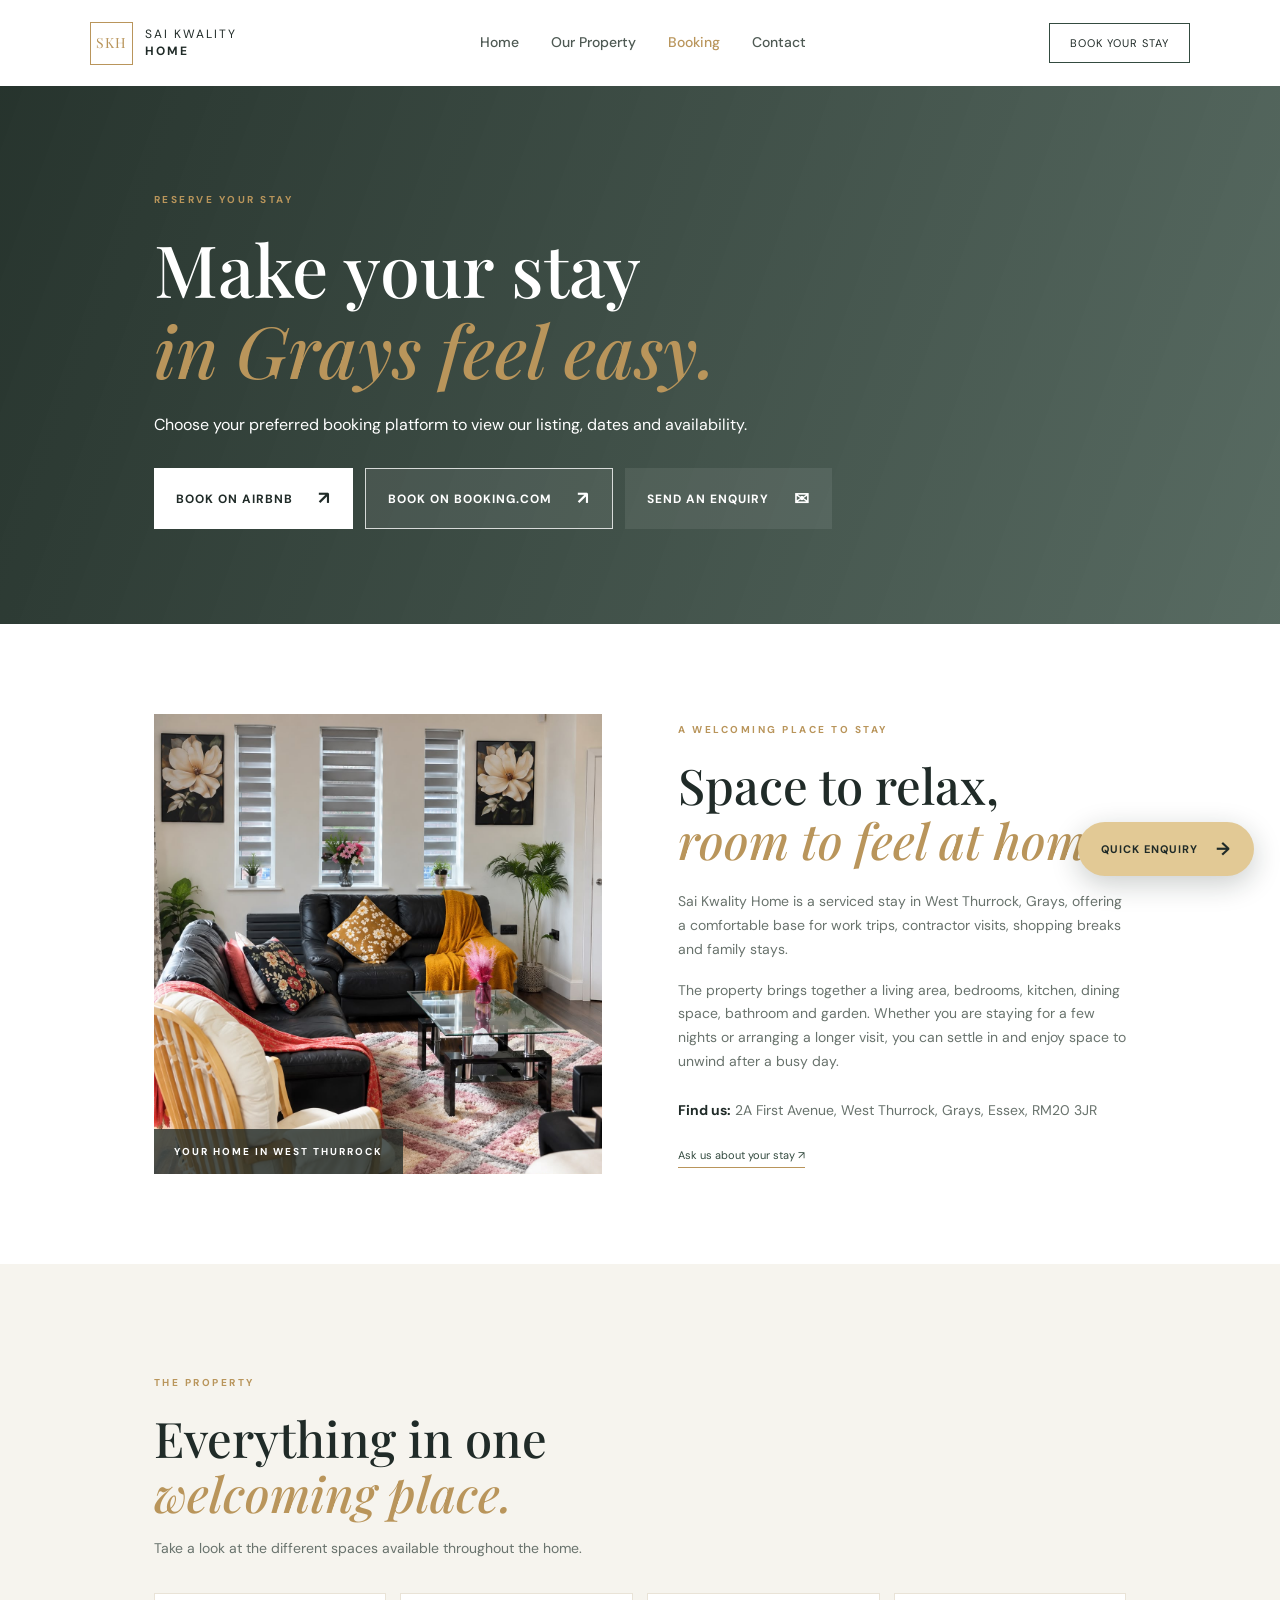
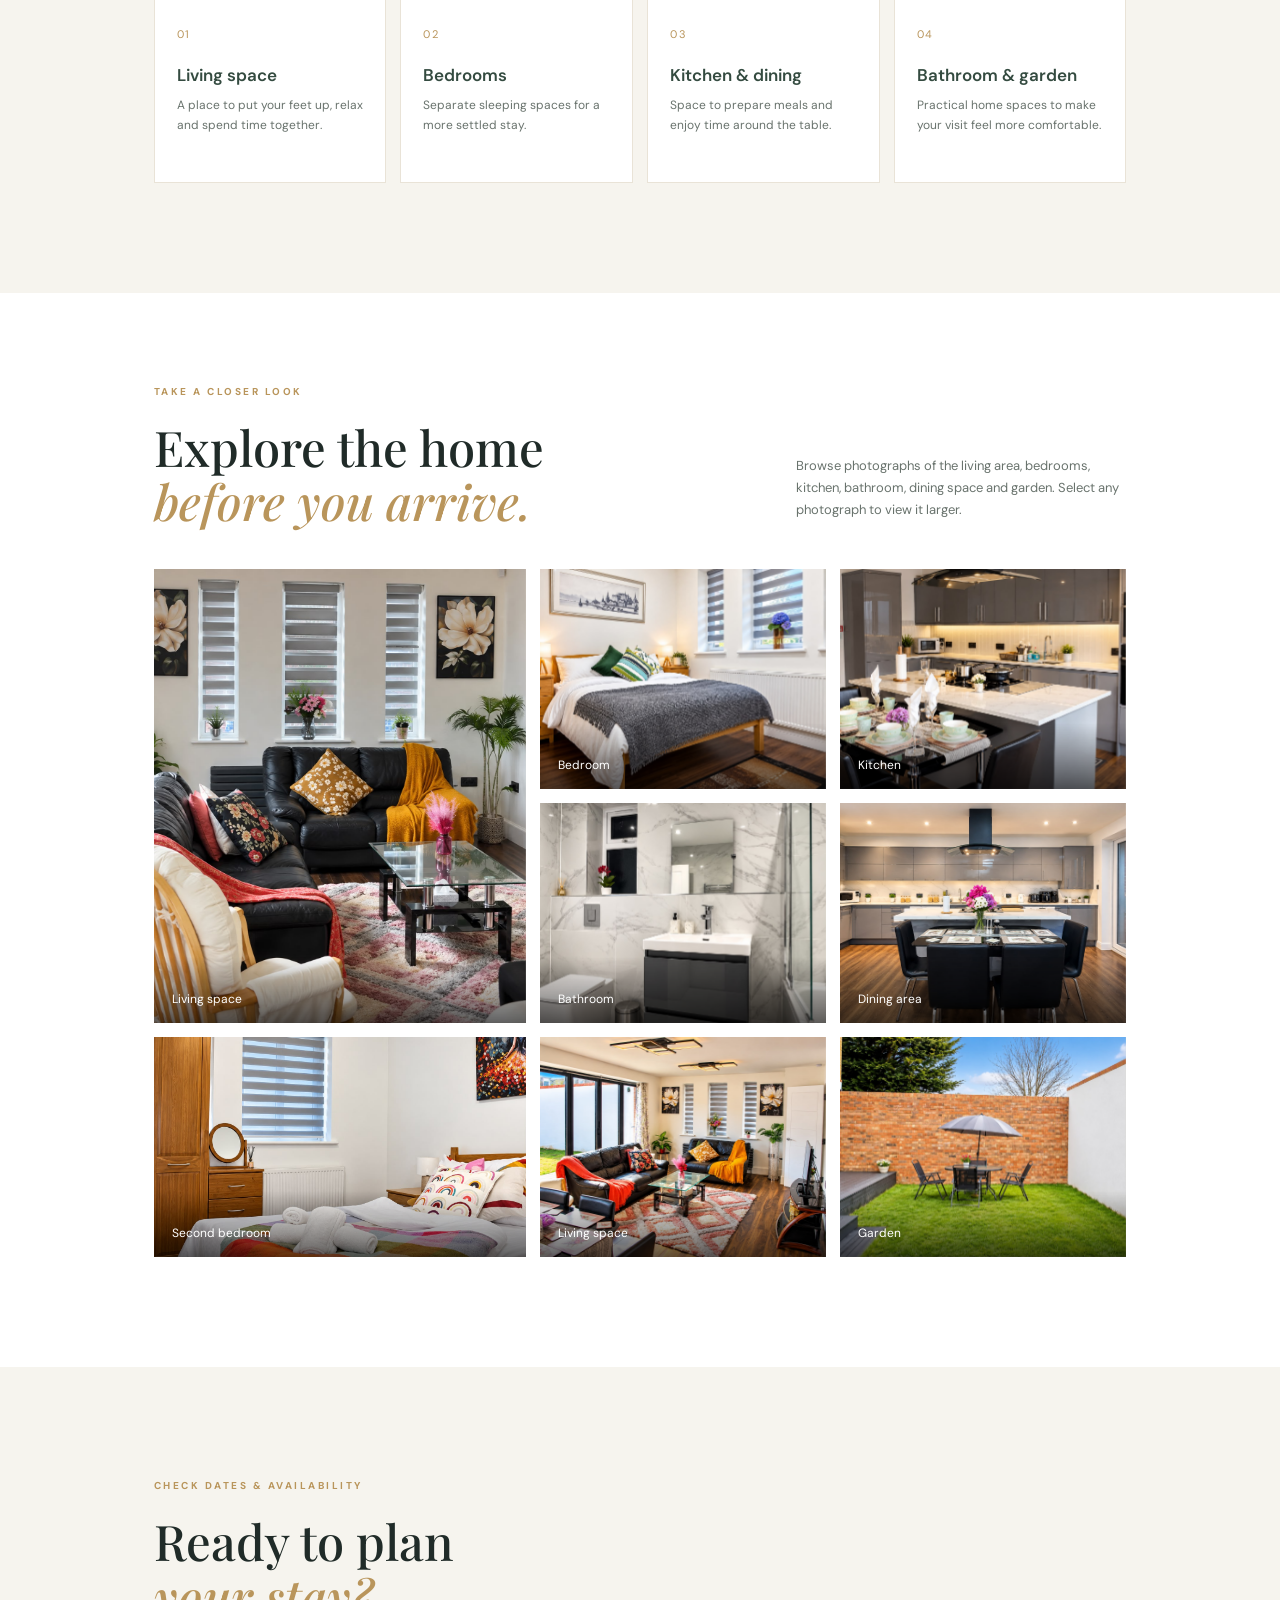
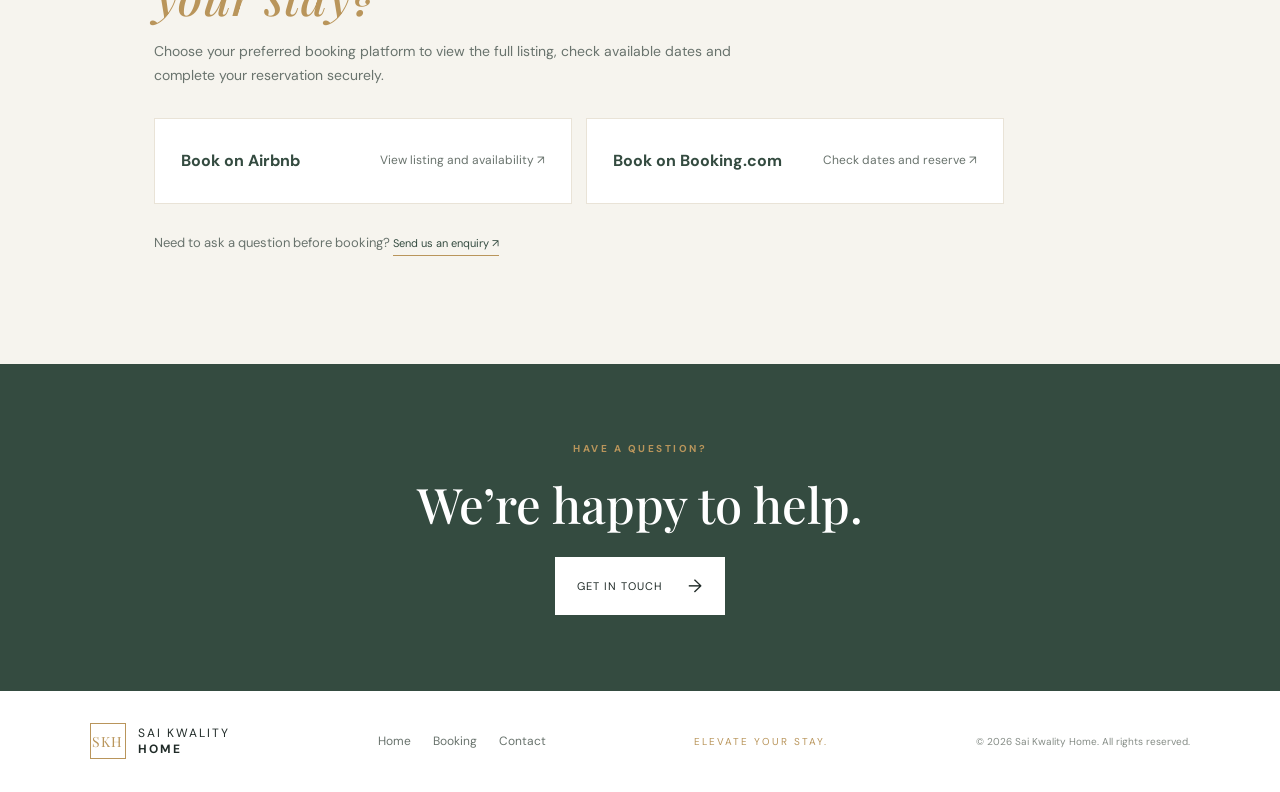
==== booking.html @ c65a2dc2 "Load enquiry form handler on every page" ====
<!DOCTYPE html>
<html lang="en">
<head>
  <meta charset="UTF-8">
  <meta name="viewport" content="width=device-width, initial-scale=1.0">
  <meta name="description" content="Book a short stay at Sai Kwality Home in West Thurrock, Grays. View our property photos and choose Airbnb or Booking.com to check availability.">
  <meta name="theme-color" content="#344b40">
  <meta property="og:type" content="website">
  <meta property="og:title" content="Book Your Stay | Sai Kwality Home">
  <meta property="og:description" content="Book a short stay at Sai Kwality Home in West Thurrock, Grays. View our property photos and choose Airbnb or Booking.com to check availability.">
  <title>Book Your Stay | Sai Kwality Home</title>
  <link rel="icon" type="image/svg+xml" href="favicon.svg">
  <link rel="alternate icon" href="favicon.svg">
  <link rel="canonical" href="https://saikwalityhome.co.uk/booking.html">
  <link rel="stylesheet" href="style.css?v=8">
  <link rel="stylesheet" href="booking-form.css?v=3">
  <link rel="stylesheet" href="booking-form.css?v=2">
  <link rel="preconnect" href="https://fonts.googleapis.com">
  <link rel="preconnect" href="https://fonts.gstatic.com" crossorigin>
  <link href="https://fonts.googleapis.com/css2?family=DM+Sans:wght@400;500;600;700&family=Playfair+Display:wght@500;600;700&display=swap" rel="stylesheet">
</head>
<body>

  <a class="skip-link" href="#main-content">Skip to content</a>
  <header class="site-header">
    <a class="brand" href="index.html" aria-label="Sai Kwality Home home">
      <span class="brand-mark">SKH</span>
      <span class="brand-name">SAI KWALITY <strong>HOME</strong></span>
    </a>
    <nav aria-label="Main navigation">
      <a href="index.html">Home</a>
      <a href="index.html#property">Our Property</a>
      <a href="booking.html" aria-current="page">Booking</a>
      <a href="contact.html">Contact</a>
    </nav>
    <a class="header-cta" href="booking.html">Book your stay</a>
  </header>
<main id="main-content">
  <section class="page-hero">
    <p class="eyebrow">RESERVE YOUR STAY</p>
    <h1>Make your stay<br><em>in Grays feel easy.</em></h1>
    <p>Choose your preferred booking platform to view our listing, dates and availability.</p>

    <div class="booking-hero-actions" aria-label="Choose a booking platform">
      <a class="button button-light" href="https://www.airbnb.co.uk/rooms/1366189690583511018" target="_blank" rel="noopener noreferrer">Book on Airbnb <span>↗</span></a>
      <a class="button button-outline-light" href="https://www.booking.com/Share-pNHwYV" target="_blank" rel="noopener noreferrer">Book on Booking.com <span>↗</span></a>
      <button class="button button-outline-light enquiry-button-trigger" type="button" data-open-enquiry>Send an enquiry <span>✉</span></button>
    </div>
  </section>
  <section class="booking-overview section-wrap" aria-labelledby="booking-overview-title">
    <div class="booking-overview-photo">
      <img src="images/Living-room.jpeg" alt="Living area at Sai Kwality Home">
      <span>YOUR HOME IN WEST THURROCK</span>
    </div>
    <div class="booking-overview-copy">
      <p class="eyebrow">A WELCOMING PLACE TO STAY</p>
      <h2 id="booking-overview-title">Space to relax,<br><em>room to feel at home.</em></h2>
      <p>Sai Kwality Home is a serviced stay in West Thurrock, Grays, offering a comfortable base for work trips, contractor visits, shopping breaks and family stays.</p>
      <p>The property brings together a living area, bedrooms, kitchen, dining space, bathroom and garden. Whether you are staying for a few nights or arranging a longer visit, you can settle in and enjoy space to unwind after a busy day.</p>
      <p class="booking-location"><strong>Find us:</strong> 2A First Avenue, West Thurrock, Grays, Essex, RM20 3JR</p>
      <a class="text-link" href="contact.html">Ask us about your stay ↗</a>
    </div>
  </section>

  <section class="booking-spaces section-wrap" aria-labelledby="booking-spaces-title">
    <p class="eyebrow">THE PROPERTY</p>
    <h2 id="booking-spaces-title">Everything in one<br><em>welcoming place.</em></h2>
    <p class="booking-spaces-intro">Take a look at the different spaces available throughout the home.</p>
    <div class="booking-space-grid">
      <article><span>01</span><h3>Living space</h3><p>A place to put your feet up, relax and spend time together.</p></article>
      <article><span>02</span><h3>Bedrooms</h3><p>Separate sleeping spaces for a more settled stay.</p></article>
      <article><span>03</span><h3>Kitchen & dining</h3><p>Space to prepare meals and enjoy time around the table.</p></article>
      <article><span>04</span><h3>Bathroom & garden</h3><p>Practical home spaces to make your visit feel more comfortable.</p></article>
    </div>
  </section>

  <section class="gallery-section section-wrap booking-gallery" id="gallery">
    <div class="section-heading">
      <div>
        <p class="eyebrow">TAKE A CLOSER LOOK</p>
        <h2>Explore the home<br><em>before you arrive.</em></h2>
      </div>
      <p>Browse photographs of the living area, bedrooms, kitchen, bathroom, dining space and garden. Select any photograph to view it larger.</p>
    </div>
    <div class="gallery-grid">
      <figure class="gallery-large"><img src="images/Living-room.jpeg" alt="Living room"><figcaption>Living space</figcaption></figure>
      <figure><img src="images/Bedroom.jpeg" alt="Bedroom"><figcaption>Bedroom</figcaption></figure>
      <figure><img src="images/Kitchen.jpeg" alt="Kitchen"><figcaption>Kitchen</figcaption></figure>
      <figure><img src="images/Bathroom.jpeg" alt="Bathroom"><figcaption>Bathroom</figcaption></figure>
      <figure><img src="images/Dining-area.jpeg" alt="Dining area"><figcaption>Dining area</figcaption></figure>
      <figure><img src="images/Second-Bedroom.jpeg" alt="Second bedroom"><figcaption>Second bedroom</figcaption></figure>
      <figure><img src="images/Living-Space.jpeg" alt="Living space"><figcaption>Living space</figcaption></figure>
      <figure><img src="images/Garden.jpeg" alt="Garden"><figcaption>Garden</figcaption></figure>
    </div>
  </section>




  <section class="booking-options-section section-wrap" aria-labelledby="booking-options-title">
    <p class="eyebrow">CHECK DATES & AVAILABILITY</p>
    <h2 id="booking-options-title">Ready to plan<br><em>your stay?</em></h2>
    <p class="booking-page-intro">Choose your preferred booking platform to view the full listing, check available dates and complete your reservation securely.</p>
    <div class="booking-platforms booking-page-platforms">
      <a class="booking-platform" href="https://www.airbnb.co.uk/rooms/1366189690583511018" target="_blank" rel="noopener noreferrer"><strong>Book on Airbnb</strong><span>View listing and availability ↗</span></a>
      <a class="booking-platform" href="https://www.booking.com/Share-pNHwYV" target="_blank" rel="noopener noreferrer"><strong>Book on Booking.com</strong><span>Check dates and reserve ↗</span></a>
    </div>
    <p class="booking-help">Need to ask a question before booking? <a class="text-link" href="#enquiry">Send us an enquiry ↗</a></p>
  </section>
  <section class="booking-bottom-cta">
    <p class="eyebrow">HAVE A QUESTION?</p>
    <h2>We’re happy to help.</h2>
    <a class="button button-light" href="contact.html">Get in touch <span>→</span></a>
  </section>
</main>

  <button class="quick-enquiry-float enquiry-button-trigger" type="button" data-open-enquiry aria-label="Open the quick enquiry form">Quick enquiry <span aria-hidden="true">→</span></button>

  <div class="enquiry-dialog" id="enquiry-dialog" role="dialog" aria-modal="true" aria-labelledby="enquiry-dialog-title" aria-hidden="true" hidden>
    <div class="enquiry-dialog-inner">
      <button class="enquiry-dialog-close" type="button" data-close-enquiry aria-label="Close enquiry form">×</button>
      <div class="enquiry-dialog-heading">
        <p class="eyebrow">A PERSONAL ENQUIRY</p>
        <h2 id="enquiry-dialog-title">Let’s plan<br><em>your stay.</em></h2>
        <p>Have a question or need to check dates? Send us your details and we’ll get back to you by email.</p>
      </div>
          <form class="enquiry-form" action="https://formsubmit.co/ajax/c7a8a921f96efe5afdc62653817aa3ce" method="POST" data-ajax-enquiry>
            <input type="hidden" name="_subject" value="New website enquiry - Sai Kwality Home">
            <input type="hidden" name="_template" value="table">
            <input type="text" name="_honey" class="enquiry-honeypot" tabindex="-1" autocomplete="off" aria-hidden="true">
            <div class="enquiry-field">
              <label for="enquiry-name">Your name <span>*</span></label>
              <input id="enquiry-name" name="Name" type="text" autocomplete="name" placeholder="Full name" required maxlength="100">
            </div>
            <div class="enquiry-fields-two">
              <div class="enquiry-field">
                <label for="enquiry-email">Email address <span>*</span></label>
                <input id="enquiry-email" name="email" type="email" autocomplete="email" placeholder="you@example.com" required maxlength="254">
              </div>
              <div class="enquiry-field">
                <label for="enquiry-phone">Phone number</label>
                <input id="enquiry-phone" name="Phone" type="tel" autocomplete="tel" inputmode="tel" placeholder="+44 7xxx xxx xxx" maxlength="20" pattern="[+0-9() .-]{7,20}" title="Use digits, spaces, +, brackets or hyphens only.">
              </div>
            </div>
            <div class="enquiry-fields-two">
              <div class="enquiry-field">
                <label for="enquiry-arrival">Check-in date</label>
                <input id="enquiry-arrival" name="Check-in date" type="date">
              </div>
              <div class="enquiry-field">
                <label for="enquiry-departure">Check-out date</label>
                <input id="enquiry-departure" name="Check-out date" type="date" disabled>
              </div>
            </div>
            <div class="enquiry-field">
              <label for="enquiry-guests">Number of guests</label>
              <select id="enquiry-guests" name="Number of guests">
                <option value="">Please select</option>
                <option>1</option><option>2</option><option>3</option><option>4</option>
                <option>5</option><option>6</option><option>7</option><option>8+</option>
              </select>
            </div>
            <div class="enquiry-field">
              <label for="enquiry-message">Your message <span>*</span></label>
              <textarea id="enquiry-message" name="Message" rows="5" placeholder="Tell us a little about your stay or any questions you have..." required maxlength="3000"></textarea>
            </div>
            <p class="enquiry-privacy">Please only share information needed to respond to your enquiry. Your details will be used to handle this request.</p>
            <button class="button button-dark enquiry-submit" type="submit">Send your enquiry <span>→</span></button>
            <p class="enquiry-status" data-enquiry-status role="status" aria-live="polite"></p>
            <p class="enquiry-required">Fields marked * are required.</p>
          </form>
    </div>
  </div>

  <footer>
    <a class="brand footer-brand" href="index.html"><span class="brand-mark">SKH</span><span class="brand-name">SAI KWALITY <strong>HOME</strong></span></a>
    <div class="footer-links"><a href="index.html">Home</a><a href="booking.html">Booking</a><a href="contact.html">Contact</a></div>
    <p class="tagline">ELEVATE YOUR STAY.</p>
    <p class="copyright">© <span id="year"></span> Sai Kwality Home. All rights reserved.</p>
  </footer>
<script src="script.js?v=4" defer></script>
<script src="booking-form.js?v=1" defer></script>
<script src="booking-form.js?v=2" defer></script>
</body>
</html>
---- style.css ----
* {
  box-sizing: border-box;
  margin: 0;
  padding: 0;
}
:root {
  --ink: #202b28;
  --muted: #69736d;
  --cream: #f6f4ee;
  --sand: #e9e3d7;
  --green: #344b40;
  --gold: #b9955b;
}
html { scroll-behavior: smooth; }
body {
  color: var(--ink);
  background: #fff;
  font-family: "DM Sans", Arial, sans-serif;
  line-height: 1.7;
}
a { color: inherit; text-decoration: none; }
.site-header {
  height: 86px;
  padding: 0 7%;
  display: flex;
  align-items: center;
  justify-content: space-between;
  gap: 28px;
  background: #fff;
}
.brand { display: flex; align-items: center; gap: 12px; }
.brand-mark {
  width: 43px; height: 43px; border: 1px solid var(--gold);
  color: var(--gold); display: grid; place-items: center;
  font-family: "Playfair Display", serif; font-size: 14px; letter-spacing: 1px;
}
.brand-name { font-size: 12px; letter-spacing: 2px; line-height: 1.4; }
.brand-name strong { display: block; font-weight: 700; }
nav { display: flex; gap: 32px; font-size: 12px; color: #4e5953; }
nav a:hover, .text-link:hover { color: var(--gold); }
.header-cta {
  border: 1px solid var(--green); padding: 10px 20px;
  font-size: 11px; letter-spacing: 1px; text-transform: uppercase;
}
.hero {
  min-height: 620px; position: relative; display: flex; align-items: center;
  padding: 90px 12%; color: #fff;
  background: #48584f url("images/hero-home.jpg") center/cover no-repeat;
}
.hero-shade { position: absolute; inset: 0; background: linear-gradient(90deg, rgba(20,32,27,.82), rgba(20,32,27,.24)); }
.hero-content { position: relative; z-index: 1; max-width: 650px; }
.eyebrow { font-size: 10px; letter-spacing: 2.5px; font-weight: 700; color: var(--gold); margin-bottom: 20px; }
h1, h2 { font-family: "Playfair Display", Georgia, serif; font-weight: 500; line-height: 1.12; }
h1 { font-size: clamp(42px, 6vw, 72px); margin-bottom: 24px; }
h1 em, h2 em { font-weight: 500; color: var(--gold); }
.hero-copy { max-width: 490px; color: #f0eee8; font-size: 15px; margin-bottom: 34px; }
.button {
  display: inline-flex; align-items: center; gap: 25px; padding: 14px 22px;
  font-size: 11px; letter-spacing: 1px; text-transform: uppercase; transition: .2s ease;
}
.button span { font-size: 18px; }
.button-light { color: var(--ink); background: #fff; }
.button-light:hover { background: var(--sand); }
.button-dark { background: var(--green); color: #fff; }
.button-dark:hover { background: #24362e; }
.property-actions { display: flex; flex-wrap: wrap; gap: 12px; align-items: center; }
.booking-button { background: var(--gold); color: #202b28; }
.booking-button:hover { background: #c8a873; }
.hero-note { position: absolute; bottom: 35px; left: 12%; z-index: 1; font-size: 9px; letter-spacing: 2px; }
.note-line { display: inline-block; width: 35px; height: 1px; background: var(--gold); vertical-align: middle; margin-right: 12px; }
.section-wrap { padding: 110px 12%; }
.intro { display: grid; grid-template-columns: 1fr 2fr; gap: 8%; background: var(--cream); }
.intro-label { color: var(--gold); font-size: 10px; letter-spacing: 2px; font-weight: 700; padding-top: 9px; }
h2 { font-size: clamp(34px, 4vw, 49px); margin-bottom: 24px; }
.intro p, .property-info > p:not(.eyebrow):not(.location) { max-width: 650px; color: var(--muted); font-size: 14px; }
.property-section { display: grid; grid-template-columns: 1fr 1fr; min-height: 570px; }
.property-photo { position: relative; min-height: 520px; background: #d9d5ca; overflow: hidden; }
.property-photo img { width: 100%; height: 100%; min-height: 520px; object-fit: cover; display: block; }
.photo-placeholder { display: grid; place-items: center; background: linear-gradient(135deg, #d8d5ca, #aaa99b); }
.photo-hint { display: none; position: absolute; inset: 0; place-content: center; text-align: center; color: #4c554e; font-size: 13px; letter-spacing: .5px; }
.photo-placeholder .photo-hint { display: grid; }
.photo-hint small, figcaption small { display: block; font-size: 10px; opacity: .7; margin-top: 4px; }
.property-info { padding: 90px 12%; align-self: center; }
.location { color: var(--gold); font-size: 12px; margin: -12px 0 24px; }
.location span { font-size: 18px; margin-right: 5px; }
.feature-list { list-style: none; margin: 25px 0 32px; color: #536057; font-size: 12px; }
.feature-list li { margin: 9px 0; }
.feature-list span { color: var(--gold); margin-right: 10px; }
.gallery-section { background: #fff; }
.section-heading { display: flex; align-items: end; justify-content: space-between; gap: 40px; margin-bottom: 40px; }
.section-heading > p { max-width: 330px; color: var(--muted); font-size: 13px; padding-bottom: 8px; }
.section-heading h2 { margin-bottom: 0; }
.gallery-grid { display: grid; grid-template-columns: 1.3fr 1fr 1fr; grid-auto-rows: 220px; gap: 14px; }
.gallery-grid figure { position: relative; overflow: hidden; background: #dedbd2; }
.gallery-grid img { width: 100%; height: 100%; object-fit: cover; display: block; transition: transform .4s; }
.gallery-grid figure:hover img { transform: scale(1.04); }
.gallery-grid .gallery-large { grid-row: span 2; }
.gallery-grid figcaption { position: absolute; bottom: 0; left: 0; right: 0; padding: 32px 18px 14px; color: white; font-size: 12px; background: linear-gradient(transparent, rgba(0,0,0,.62)); }
.gallery-grid figcaption small { color: #eee; }
.gallery-placeholder { display: grid; place-items: center; }
.gallery-placeholder::before { content: "Add photo"; color: #74776d; font-size: 13px; letter-spacing: 1px; }
.gallery-placeholder figcaption { background: none; color: #4b554e; }
.gallery-placeholder figcaption small { color: #4b554e; }
.map-section { display: grid; grid-template-columns: .8fr 1.2fr; background: var(--cream); min-height: 440px; }
.map-copy { padding: 75px 12%; align-self: center; }
.map-copy p:not(.eyebrow) { color: var(--muted); font-size: 13px; margin-bottom: 22px; }
.map-copy strong { color: var(--ink); }
.text-link { color: var(--green); font-size: 11px; border-bottom: 1px solid var(--gold); padding-bottom: 5px; }
.map-frame { min-height: 440px; }
.map-frame iframe { width: 100%; height: 100%; min-height: 440px; border: 0; display: block; filter: grayscale(20%); }
.contact-section { text-align: center; padding: 100px 7%; background: var(--green); color: #fff; }
.contact-section h2 { font-size: clamp(34px, 4vw, 48px); }
.contact-section > p:not(.eyebrow) { color: #d8ded9; font-size: 13px; margin: -8px 0 32px; }
.contact-cards { display: flex; justify-content: center; gap: 18px; flex-wrap: wrap; margin-bottom: 34px; }
.contact-card { min-width: 270px; display: flex; align-items: center; gap: 14px; text-align: left; padding: 17px 22px; border: 1px solid rgba(255,255,255,.25); }
.contact-icon { color: var(--gold); font-size: 22px; }
.contact-card small { display: block; font-size: 9px; letter-spacing: 1.5px; color: #c9d1cb; }
.contact-card strong { display: block; font-size: 12px; font-weight: 500; }
footer { padding: 28px 7%; display: flex; justify-content: space-between; align-items: center; gap: 20px; flex-wrap: wrap; }
.footer-brand .brand-mark { width: 36px; height: 36px; }
.tagline { font-size: 10px; letter-spacing: 2px; color: var(--gold); }
.copyright { font-size: 10px; color: #858c86; }
@media (max-width: 800px) {
  .site-header { height: auto; padding: 20px 6%; flex-wrap: wrap; }
  nav { order: 3; width: 100%; justify-content: space-between; gap: 10px; }
  .header-cta { margin-left: auto; }
  .hero { min-height: 560px; padding: 80px 8%; }
  .hero-note { left: 8%; }
  .section-wrap { padding: 75px 8%; }
  .intro { grid-template-columns: 1fr; gap: 20px; }
  .property-section { grid-template-columns: 1fr; }
  .property-photo, .property-photo img { min-height: 360px; }
  .property-info { padding: 65px 8%; }
  .gallery-grid { grid-template-columns: 1fr 1fr; grid-auto-rows: 190px; }
  .gallery-grid .gallery-large { grid-row: span 2; }
  .section-heading { display: block; }
  .section-heading > p { margin-top: 20px; }
  .map-section { grid-template-columns: 1fr; }
  .map-copy { padding: 65px 8% 40px; }
  .map-frame, .map-frame iframe { min-height: 350px; }
}
@media (max-width: 480px) {
  .brand-name { font-size: 10px; }
  .header-cta { padding: 8px 11px; font-size: 9px; }
  nav { font-size: 10px; }
  .gallery-grid { display: grid; grid-template-columns: 1fr 1fr; grid-auto-rows: 160px; gap: 9px; }
  .gallery-grid .gallery-large { grid-column: span 2; grid-row: auto; }
  .contact-card { min-width: 0; width: 100%; max-width: 330px; }
  footer { justify-content: center; text-align: center; }
}


/* Accessibility, clearer calls to action and interactive gallery */
.skip-link {
  position: absolute;
  top: -100px;
  left: 16px;
  z-index: 1000;
  padding: 10px 16px;
  color: #fff;
  background: var(--green);
}
.skip-link:focus { top: 12px; }
:focus-visible {
  outline: 3px solid var(--gold);
  outline-offset: 4px;
}
.hero-actions { display: flex; flex-wrap: wrap; gap: 12px; align-items: center; }
.button-outline-light {
  color: #fff;
  border: 1px solid rgba(255,255,255,.75);
  background: rgba(255,255,255,.08);
}
.button-outline-light:hover { background: rgba(255,255,255,.18); }
.gallery-grid figure { cursor: zoom-in; }
.gallery-grid figure:focus-visible { outline: 3px solid var(--gold); outline-offset: 3px; z-index: 2; }
.gallery-grid figure img { will-change: transform; }
.gallery-placeholder { cursor: default; }
.photo-hint { padding: 20px; }
.gallery-placeholder figcaption small { display: none; }

/* Full-screen gallery viewer */
.gallery-lightbox {
  width: min(1100px, calc(100% - 32px));
  max-width: none;
  max-height: calc(100% - 32px);
  margin: auto;
  padding: 0;
  border: 0;
  color: #fff;
  background: #101411;
  overflow: hidden;
}
.gallery-lightbox::backdrop { background: rgba(8, 12, 10, .92); }
.lightbox-layout {
  min-height: min(80vh, 760px);
  display: grid;
  grid-template-rows: auto 1fr auto;
}
.lightbox-toolbar {
  display: flex;
  justify-content: space-between;
  align-items: center;
  gap: 16px;
  padding: 14px 18px;
  color: #e8e9e5;
  font-size: 12px;
}
.lightbox-controls { display: flex; align-items: center; gap: 10px; }
.lightbox-button {
  width: 42px;
  height: 42px;
  display: inline-grid;
  place-items: center;
  border: 1px solid rgba(255,255,255,.35);
  border-radius: 50%;
  color: #fff;
  background: rgba(255,255,255,.08);
  font: inherit;
  font-size: 22px;
  cursor: pointer;
  transition: background .2s, border-color .2s;
}
.lightbox-button:hover { background: rgba(255,255,255,.2); border-color: #fff; }
.lightbox-button:disabled { opacity: .35; cursor: not-allowed; }
.lightbox-stage {
  min-height: 300px;
  display: grid;
  place-items: center;
  padding: 0 64px;
}
.lightbox-image {
  display: block;
  max-width: 100%;
  max-height: min(68vh, 680px);
  width: auto;
  height: auto;
  object-fit: contain;
}
.lightbox-caption {
  padding: 12px 18px 18px;
  text-align: center;
  color: #e8e9e5;
  font-size: 13px;
}
@media (max-width: 600px) {
  .lightbox-layout { min-height: 70vh; }
  .lightbox-stage { padding: 0 8px; }
  .lightbox-image { max-height: 62vh; }
  .lightbox-button { width: 38px; height: 38px; }
  .lightbox-toolbar { padding: 10px 12px; }
}
@media (prefers-reduced-motion: reduce) {
  html { scroll-behavior: auto; }
  *, *::before, *::after { transition-duration: .01ms !important; animation-duration: .01ms !important; }
}


/* Subtle motion for a polished scroll-through experience */
@keyframes hero-rise {
  from { opacity: 0; transform: translateY(22px); }
  to { opacity: 1; transform: translateY(0); }
}
.hero-content > * {
  animation: hero-rise .75s both;
}
.hero-content > *:nth-child(2) { animation-delay: .10s; }
.hero-content > *:nth-child(3) { animation-delay: .20s; }
.hero-content > *:nth-child(4) { animation-delay: .30s; }
.hero-note { animation: hero-rise .8s .4s both; }

.reveal-on-scroll {
  opacity: 0;
  transform: translateY(26px);
  transition: opacity .7s ease, transform .7s cubic-bezier(.2,.7,.2,1);
  transition-delay: var(--reveal-delay, 0ms);
}
.reveal-on-scroll.is-visible {
  opacity: 1;
  transform: translateY(0);
}
.gallery-grid figure.reveal-on-scroll { transform: translateY(20px) scale(.985); }
.gallery-grid figure.reveal-on-scroll.is-visible { transform: translateY(0) scale(1); }
.property-photo img { transition: transform .8s cubic-bezier(.2,.7,.2,1); }
.property-section:hover .property-photo img { transform: scale(1.025); }
.contact-card, .header-cta, .text-link {
  transition: transform .25s ease, background-color .25s ease, color .25s ease, border-color .25s ease;
}
.contact-card:hover { transform: translateY(-4px); border-color: var(--gold); }
.header-cta:hover { background: var(--green); color: #fff; }
@media (prefers-reduced-motion: reduce) {
  .hero-content > *, .hero-note { animation: none !important; }
  .reveal-on-scroll,
  .gallery-grid figure.reveal-on-scroll,
  .property-photo img,
  .contact-card, .header-cta, .text-link {
    opacity: 1 !important;
    transform: none !important;
    transition: none !important;
  }
}


/* More comfortable navigation targets on mouse, touch and keyboard */
.site-header nav {
  gap: clamp(16px, 2.2vw, 30px);
  font-size: 14px;
  font-weight: 500;
}
.site-header nav a {
  display: inline-flex;
  align-items: center;
  min-height: 44px;
  padding: 8px 2px;
  transition: color .2s ease;
}
@media (max-width: 800px) {
  .site-header nav {
    gap: 8px;
    font-size: 13px;
  }
  .site-header nav a {
    min-height: 46px;
    padding: 10px 4px;
  }
}
@media (max-width: 480px) {
  .site-header nav {
    gap: 2px;
    font-size: 12px;
  }
  .site-header nav a {
    padding: 10px 3px;
  }
}

/* Keep content visible unless the scroll-reveal observer is ready */
.reveal-on-scroll,
.gallery-grid figure.reveal-on-scroll {
  opacity: 1;
  transform: none;
}
.has-scroll-reveal .reveal-on-scroll {
  opacity: 0;
  transform: translateY(26px);
}
.has-scroll-reveal .reveal-on-scroll.is-visible {
  opacity: 1;
  transform: translateY(0);
}
.has-scroll-reveal .gallery-grid figure.reveal-on-scroll {
  transform: translateY(20px) scale(.985);
}
.has-scroll-reveal .gallery-grid figure.reveal-on-scroll.is-visible {
  transform: translateY(0) scale(1);
}
@media (prefers-reduced-motion: reduce) {
  .has-scroll-reveal .reveal-on-scroll,
  .has-scroll-reveal .gallery-grid figure.reveal-on-scroll {
    opacity: 1 !important;
    transform: none !important;
  }
}


/* Keep the footer and copyright visible; do not depend on scroll JS */
footer,
footer > *,
footer .copyright {
  opacity: 1 !important;
  visibility: visible !important;
  transform: none !important;
}


/* Local area highlights and booking platform choices */
.local-highlights { background: var(--cream); }
.local-intro { max-width: 650px; color: var(--muted); font-size: 14px; margin: -8px 0 32px; }
.highlight-grid { display: grid; grid-template-columns: repeat(3, minmax(0, 1fr)); gap: 18px; }
.highlight-item { padding: 26px; background: #fff; border: 1px solid var(--sand); }
.highlight-item h3 { color: var(--green); font: 600 18px/1.3 "DM Sans", Arial, sans-serif; margin-bottom: 12px; }
.highlight-item p { min-height: 76px; color: var(--muted); font-size: 13px; margin-bottom: 18px; }
.distance-note { margin-top: 20px; color: var(--muted); font-size: 11px; }
.booking-options-section { background: #fff; }
.booking-platforms { display: grid; grid-template-columns: repeat(2, minmax(0, 1fr)); gap: 14px; max-width: 760px; }
.booking-platform {
  display: flex; justify-content: space-between; align-items: center; gap: 12px;
  padding: 20px 22px; border: 1px solid var(--sand); background: var(--cream);
  transition: border-color .2s ease, background .2s ease, transform .2s ease;
}
.booking-platform:hover { border-color: var(--gold); background: #fff; transform: translateY(-2px); }
.booking-platform strong { color: var(--green); font-size: 15px; }
.booking-platform span { color: var(--muted); font-size: 11px; }
@media (max-width: 800px) {
  .highlight-grid { grid-template-columns: 1fr; }
  .highlight-item p { min-height: 0; }
}
@media (max-width: 480px) {
  .booking-platforms { grid-template-columns: 1fr; }
  .booking-platform { align-items: flex-start; flex-direction: column; }
}


/* Photo-led local attraction cards */
.highlight-grid { align-items: stretch; }
.highlight-item { padding: 0; overflow: hidden; }
.highlight-image { display: block; width: 100%; height: 190px; object-fit: cover; }
.highlight-content { padding: 22px; }
.highlight-item p { min-height: 70px; }
.image-credit { display: block; margin-top: 13px; color: #899089; font-size: 10px; }

/* Booking options appear in a centred pop-up, not as a page section */
.booking-button-trigger { border: 0; cursor: pointer; font-family: inherit; }
.booking-dialog {
  width: min(520px, calc(100% - 28px));
  max-width: none;
  max-height: calc(100% - 32px);
  margin: auto;
  padding: 0;
  border: 1px solid var(--sand);
  color: var(--ink);
  background: #fff;
  box-shadow: 0 24px 80px rgba(0,0,0,.25);
}
.booking-dialog::backdrop { background: rgba(12, 20, 16, .72); backdrop-filter: blur(3px); }
.booking-dialog-inner { position: relative; padding: 42px; }
.booking-dialog-inner h2 { margin-bottom: 12px; font-size: clamp(30px, 5vw, 40px); }
.booking-dialog-inner > p:not(.eyebrow) { color: var(--muted); font-size: 13px; margin-bottom: 24px; }
.booking-dialog-close {
  position: absolute; top: 12px; right: 16px;
  width: 42px; height: 42px; border: 0; background: transparent;
  color: var(--green); font-size: 30px; cursor: pointer;
}
.booking-dialog-links { display: grid; gap: 12px; }
.booking-dialog-link {
  display: flex; justify-content: space-between; align-items: center; gap: 14px;
  min-height: 72px; padding: 18px 20px;
  border: 1px solid var(--sand); background: var(--cream);
  transition: border-color .2s ease, background .2s ease, transform .2s ease;
}
.booking-dialog-link:hover { border-color: var(--gold); background: #fff; transform: translateY(-2px); }
.booking-dialog-link strong { color: var(--green); font-size: 16px; }
.booking-dialog-link span { color: var(--muted); font-size: 12px; }
@media (max-width: 800px) {
  .highlight-grid { grid-template-columns: 1fr; }
  .highlight-item p { min-height: 0; }
  .highlight-image { height: 220px; }
}
@media (max-width: 480px) {
  .booking-dialog-inner { padding: 38px 22px 24px; }
  .booking-dialog-link { align-items: flex-start; flex-direction: column; }
}


/* Compatibility overrides for browsers with inconsistent image sizing or dialog support */
.highlight-item .highlight-image {
  display: block !important;
  width: 100% !important;
  height: 220px !important;
  max-height: 220px !important;
  min-height: 0 !important;
  object-fit: cover !important;
}
.booking-dialog[hidden] { display: none !important; }
.booking-dialog:not([hidden]) {
  display: flex;
  position: fixed;
  z-index: 9999;
  inset: 0;
  width: 100%;
  height: 100%;
  max-width: none;
  max-height: none;
  margin: 0;
  padding: 20px;
  align-items: center;
  justify-content: center;
  overflow-y: auto;
  border: 0;
  background: rgba(12, 20, 16, .76);
  box-shadow: none;
}
.booking-dialog:not([hidden]) .booking-dialog-inner {
  width: 100%;
  max-width: 520px;
  max-height: 100%;
  overflow-y: auto;
  background: #fff;
  border: 1px solid var(--sand);
  box-shadow: 0 24px 80px rgba(0,0,0,.25);
}
body.booking-menu-open { overflow: hidden; }


/* Brand-coloured text selection */
::selection {
  color: #202b28;
  background: #e2c995;
  text-shadow: none;
}
::-moz-selection {
  color: #202b28;
  background: #e2c995;
  text-shadow: none;
}


/* Guest-focused content for work trips and leisure stays */
.guest-types { background: #fff; }
.guest-types > h2 { max-width: 760px; }
.guest-types-intro { max-width: 680px; color: var(--muted); font-size: 14px; margin: -8px 0 34px; }
.guest-type-grid { display: grid; grid-template-columns: repeat(2, minmax(0, 1fr)); gap: 18px; }
.guest-type-card { padding: 34px; border: 1px solid var(--sand); background: var(--cream); }
.guest-type-kicker { color: var(--gold); font-size: 10px; font-weight: 700; letter-spacing: 2px; margin-bottom: 12px; }
.guest-type-card h3 { color: var(--green); font: 600 22px/1.3 "DM Sans", Arial, sans-serif; margin-bottom: 14px; }
.guest-type-card > p:not(.guest-type-kicker):not(.guest-type-search) { color: var(--muted); font-size: 13px; margin-bottom: 20px; }
.guest-type-search { color: var(--green); font-size: 11px; letter-spacing: .3px; margin: 0 0 20px; }
@media (max-width: 800px) {
  .guest-type-grid { grid-template-columns: 1fr; }
  .guest-type-card { padding: 28px; }
}


/* Dedicated booking and contact pages */
.page-hero {
  padding: 105px 12% 95px;
  color: #fff;
  background: linear-gradient(110deg, rgba(25,39,32,.94), rgba(52,75,64,.82)), url("images/hero-home.jpg") center/cover no-repeat;
}
.page-hero h1 { max-width: 760px; margin-bottom: 22px; }
.page-hero > p:last-child { max-width: 620px; color: #f0eee8; font-size: 15px; }
.booking-page-intro { max-width: 620px; color: var(--muted); font-size: 14px; margin: -8px 0 30px; }
.booking-page-platforms { max-width: 850px; }
.booking-help { margin-top: 28px; color: var(--muted); font-size: 13px; }
.booking-help .text-link { color: var(--green); text-decoration: underline; text-underline-offset: 3px; }
.booking-gallery { padding-top: 75px; }
.booking-bottom-cta {
  padding: 76px 12%;
  text-align: center;
  color: #fff;
  background: var(--green);
}
.booking-bottom-cta h2 { margin-bottom: 25px; }
.booking-bottom-cta h2 em { color: #e2c995; }
.contact-page-section {
  display: grid;
  grid-template-columns: .85fr 1.15fr;
  gap: 9%;
  align-items: start;
}
.contact-page-copy > p:last-child { max-width: 390px; color: var(--muted); font-size: 14px; }
.contact-page-cards { display: grid; gap: 14px; }
.contact-page-cards .contact-card { min-height: 86px; }
.contact-address {
  padding: 65px 12%;
  text-align: center;
  background: var(--cream);
}
.contact-address h2 { margin-bottom: 12px; }
.contact-address > p:not(.eyebrow) { color: var(--muted); font-size: 14px; margin-bottom: 12px; }
.contact-address .text-link { color: var(--green); text-decoration: underline; text-underline-offset: 3px; }
.footer-links { display: flex; justify-content: center; gap: 22px; margin: 12px 0; color: var(--muted); font-size: 12px; }
.footer-links a:hover { color: var(--gold); }
.site-header nav a[aria-current="page"] { color: var(--gold); }
@media (max-width: 800px) {
  .page-hero { padding: 78px 7% 70px; }
  .contact-page-section { grid-template-columns: 1fr; gap: 34px; }
  .booking-bottom-cta { padding: 60px 7%; }
  .contact-address { padding: 54px 7%; }
}
@media (max-width: 480px) {
  .page-hero { padding: 66px 6% 58px; }
  .booking-gallery { padding-top: 55px; }
  .footer-links { gap: 18px; }
}


/* Contact page: larger, clearer tap targets and a single underline treatment */
.contact-page-cards .contact-card {
  width: 100%;
  min-height: 104px;
  padding: 24px 28px;
  gap: 20px;
  border: 1px solid rgba(52,75,64,.22);
  background: var(--cream);
  color: var(--ink);
  border-radius: 2px;
  transition: border-color .2s ease, background .2s ease, transform .2s ease;
}
.contact-page-cards .contact-card:hover {
  border-color: var(--gold);
  background: #fff;
  transform: translateY(-2px);
}
.contact-page-cards .contact-icon { font-size: 27px; min-width: 30px; text-align: center; }
.contact-page-cards .contact-card small { color: var(--muted); font-size: 10px; letter-spacing: 1.7px; margin-bottom: 4px; }
.contact-page-cards .contact-card strong { color: var(--green); font-size: clamp(14px, 1.35vw, 17px); overflow-wrap: anywhere; }
.contact-page-cards .contact-card:focus-visible { outline-offset: 4px; }
.text-link,
.booking-help .text-link,
.contact-address .text-link {
  text-decoration: none !important;
  border-bottom: 1px solid var(--gold);
  padding-bottom: 5px;
}
.contact-page-section { gap: 7%; }
.contact-page-cards { width: 100%; }
@media (max-width: 480px) {
  .contact-page-cards .contact-card { min-height: 94px; padding: 20px; }
}

/* Booking page layout: property story first, then spaces, photos and reservation links */
.booking-overview {
  display: grid;
  grid-template-columns: 1fr 1fr;
  gap: clamp(34px, 6vw, 82px);
  align-items: center;
  padding-top: 90px;
  padding-bottom: 90px;
}
.booking-overview-photo { position: relative; min-height: 460px; overflow: hidden; background: var(--sand); }
.booking-overview-photo img { display: block; width: 100%; height: 100%; min-height: 460px; object-fit: cover; }
.booking-overview-photo > span {
  position: absolute; left: 0; bottom: 0; padding: 14px 20px;
  color: #fff; background: rgba(32,43,40,.78);
  font-size: 10px; letter-spacing: 2px; font-weight: 700;
}
.booking-overview-copy > p:not(.eyebrow) { color: var(--muted); font-size: 14px; margin: 0 0 17px; }
.booking-overview-copy h2 { margin-bottom: 22px; }
.booking-location { padding-top: 8px; }
.booking-location strong { color: var(--ink); }
.booking-spaces { background: var(--cream); }
.booking-spaces-intro { max-width: 620px; margin: -8px 0 32px; color: var(--muted); font-size: 14px; }
.booking-space-grid { display: grid; grid-template-columns: repeat(4, minmax(0,1fr)); gap: 14px; }
.booking-space-grid article { min-height: 190px; padding: 25px 22px; background: #fff; border: 1px solid var(--sand); }
.booking-space-grid article > span { color: var(--gold); font-size: 11px; letter-spacing: 1.5px; }
.booking-space-grid h3 { margin: 18px 0 10px; color: var(--green); font: 600 17px/1.3 "DM Sans", Arial, sans-serif; }
.booking-space-grid p { color: var(--muted); font-size: 12px; line-height: 1.65; }
.booking-gallery { padding-top: 90px; }
.booking-options-section { background: var(--cream); }
.booking-options-section .booking-platform { background: #fff; min-height: 86px; padding: 24px 26px; }
.booking-options-section .booking-platform strong { font-size: 16px; }
.booking-options-section .booking-platform span { font-size: 12px; }
@media (max-width: 900px) {
  .booking-space-grid { grid-template-columns: repeat(2, minmax(0,1fr)); }
}
@media (max-width: 800px) {
  .booking-overview { grid-template-columns: 1fr; padding-top: 65px; padding-bottom: 65px; }
  .booking-overview-photo, .booking-overview-photo img { min-height: 340px; }
}
@media (max-width: 480px) {
  .booking-space-grid { grid-template-columns: 1fr; }
  .booking-space-grid article { min-height: 0; }
  .booking-overview-photo, .booking-overview-photo img { min-height: 270px; }
}


/* Booking shortcuts in the booking-page hero */
.booking-hero-actions {
  display: flex;
  flex-wrap: wrap;
  gap: 12px;
  margin-top: 30px;
}
.booking-hero-actions .button {
  min-height: 52px;
  font-size: 12px;
  font-weight: 700;
}
.booking-hero-actions .button-outline-light {
  border-color: rgba(255,255,255,.78);
  color: #fff;
}
.booking-button-trigger {
  border: 0;
  cursor: pointer;
  font-family: inherit;
}
@media (max-width: 480px) {
  .booking-hero-actions { flex-direction: column; align-items: stretch; max-width: 320px; }
  .booking-hero-actions .button { justify-content: space-between; }
}


/* Always-visible shortcut to the enquiry form */
.quick-enquiry-float {
  position: fixed;
  right: 26px;
  bottom: 24px;
  z-index: 900;
  display: inline-flex;
  align-items: center;
  justify-content: center;
  gap: 18px;
  min-height: 54px;
  padding: 0 23px;
  border: 1px solid #d7c08f;
  border-radius: 999px;
  color: #202b28;
  background: #e2c995;
  box-shadow: 0 8px 28px rgba(20, 32, 27, .22);
  font-size: 11px;
  font-weight: 700;
  letter-spacing: 1px;
  text-transform: uppercase;
  transition: transform .2s ease, background .2s ease, box-shadow .2s ease;
}
.quick-enquiry-float span { font-size: 18px; line-height: 1; }
.quick-enquiry-float:hover {
  transform: translateY(-3px);
  background: #eddcb7;
  box-shadow: 0 12px 32px rgba(20, 32, 27, .26);
}
.quick-enquiry-float:focus-visible { outline: 3px solid var(--green); outline-offset: 4px; }
@media (max-width: 600px) {
  .quick-enquiry-float {
    right: 16px;
    bottom: max(16px, env(safe-area-inset-bottom));
    min-height: 50px;
    padding: 0 20px;
    font-size: 10px;
  }
  body { padding-bottom: 76px; }
}
@media (prefers-reduced-motion: reduce) {
  .quick-enquiry-float { transition: none; }
  .quick-enquiry-float:hover { transform: none; }
}


/* Enquiry pop-up, matched to the booking chooser */
.enquiry-button-trigger { border: 0; cursor: pointer; font-family: inherit; }
.enquiry-dialog[hidden] { display: none !important; }
.enquiry-dialog:not([hidden]) {
  display: flex; position: fixed; z-index: 10000; inset: 0;
  width: 100%; height: 100%; padding: 18px;
  align-items: center; justify-content: center; overflow-y: auto;
  background: rgba(12, 20, 16, .78); backdrop-filter: blur(3px);
}
.enquiry-dialog-inner {
  position: relative; display: grid; grid-template-columns: .78fr 1.22fr;
  gap: 28px; width: min(900px, 100%); max-height: 100%; overflow-y: auto;
  padding: clamp(24px, 4vw, 42px); border: 1px solid var(--sand);
  background: #fff; box-shadow: 0 24px 80px rgba(0,0,0,.3);
}
.enquiry-dialog-heading { align-self: start; padding: 12px 8px 0 0; }
.enquiry-dialog-heading h2 { font-size: clamp(30px, 4vw, 42px); margin-bottom: 16px; }
.enquiry-dialog-heading > p:last-child { color: var(--muted); font-size: 13px; }
.enquiry-dialog-close {
  position: absolute; z-index: 2; top: 8px; right: 12px;
  width: 42px; height: 42px; border: 0; background: #fff;
  color: var(--green); font-size: 30px; line-height: 1; cursor: pointer;
}
.enquiry-dialog .enquiry-form { gap: 14px; padding: 24px; }
.enquiry-dialog .enquiry-field input, .enquiry-dialog .enquiry-field select {
  min-height: 44px; padding: 10px 12px;
}
.enquiry-dialog .enquiry-field textarea { min-height: 90px; }
body.enquiry-menu-open { overflow: hidden; }
@media (max-width: 720px) {
  .enquiry-dialog:not([hidden]) { padding: 10px; align-items: flex-start; }
  .enquiry-dialog-inner { grid-template-columns: 1fr; gap: 16px; padding: 34px 16px 18px; }
  .enquiry-dialog-heading { padding: 4px 36px 0 0; }
  .enquiry-dialog-heading h2 { font-size: 30px; margin-bottom: 8px; }
  .enquiry-dialog .enquiry-form { padding: 18px 14px; }
  .enquiry-dialog .enquiry-fields-two { grid-template-columns: 1fr 1fr; }
}
@media (max-width: 430px) { .enquiry-dialog .enquiry-fields-two { grid-template-columns: 1fr; } }
---- booking-form.css ----
/* Built-in booking enquiry form */
.enquiry-section {
  display: grid;
  grid-template-columns: .8fr 1.2fr;
  gap: clamp(36px, 7vw, 100px);
  align-items: start;
  background: #fff;
}
.enquiry-intro { position: sticky; top: 32px; }
.enquiry-intro h2 { margin-bottom: 22px; }
.enquiry-intro > p:not(.eyebrow) {
  max-width: 390px;
  color: var(--muted);
  font-size: 14px;
  margin-bottom: 18px;
}
.enquiry-intro .enquiry-email-note {
  padding: 17px 18px;
  border-left: 2px solid var(--gold);
  background: var(--cream);
  font-size: 12px;
  overflow-wrap: anywhere;
}
.enquiry-email-note strong { color: var(--green); }
.enquiry-form {
  display: grid;
  gap: 20px;
  padding: clamp(24px, 4vw, 42px);
  border: 1px solid var(--sand);
  background: var(--cream);
}
.enquiry-field { display: grid; gap: 8px; min-width: 0; }
.enquiry-field label {
  color: var(--green);
  font-size: 11px;
  font-weight: 700;
  letter-spacing: .4px;
}
.enquiry-field label span { color: #9a6537; }
.enquiry-field input,
.enquiry-field select,
.enquiry-field textarea {
  width: 100%;
  min-height: 50px;
  padding: 13px 14px;
  border: 1px solid #d9d3c8;
  border-radius: 0;
  color: var(--ink);
  background: #fff;
  font: 13px "DM Sans", Arial, sans-serif;
}
.enquiry-field textarea { min-height: 130px; resize: vertical; }
.enquiry-field input:focus,
.enquiry-field select:focus,
.enquiry-field textarea:focus {
  outline: 2px solid var(--gold);
  outline-offset: 2px;
  border-color: var(--gold);
}
.enquiry-fields-two { display: grid; grid-template-columns: repeat(2, minmax(0,1fr)); gap: 16px; }
.enquiry-privacy, .enquiry-required { color: var(--muted); font-size: 10px; line-height: 1.6; }
.enquiry-submit {
  width: fit-content;
  border: 0;
  cursor: pointer;
  font-family: inherit;
}
.enquiry-honeypot {
  position: absolute !important;
  left: -10000px !important;
  width: 1px !important;
  height: 1px !important;
  opacity: 0 !important;
}
@media (max-width: 800px) {
  .enquiry-section { grid-template-columns: 1fr; gap: 30px; }
  .enquiry-intro { position: static; }
  .enquiry-intro > p:not(.eyebrow) { max-width: 620px; }
}
@media (max-width: 520px) {
  .enquiry-fields-two { grid-template-columns: 1fr; }
  .enquiry-form { padding: 22px 18px; }
  .enquiry-submit { width: 100%; justify-content: space-between; }
}

.enquiry-submit:disabled { opacity: .65; cursor: wait; }
.enquiry-status { min-height: 1.5em; font-size: 12px; line-height: 1.6; }
.enquiry-status:empty { display: none; }
.enquiry-status.is-success { color: #286044; }
.enquiry-status.is-error { color: #a33b32; }
---- booking-form.css ----
/* Built-in booking enquiry form */
.enquiry-section {
  display: grid;
  grid-template-columns: .8fr 1.2fr;
  gap: clamp(36px, 7vw, 100px);
  align-items: start;
  background: #fff;
}
.enquiry-intro { position: sticky; top: 32px; }
.enquiry-intro h2 { margin-bottom: 22px; }
.enquiry-intro > p:not(.eyebrow) {
  max-width: 390px;
  color: var(--muted);
  font-size: 14px;
  margin-bottom: 18px;
}
.enquiry-intro .enquiry-email-note {
  padding: 17px 18px;
  border-left: 2px solid var(--gold);
  background: var(--cream);
  font-size: 12px;
  overflow-wrap: anywhere;
}
.enquiry-email-note strong { color: var(--green); }
.enquiry-form {
  display: grid;
  gap: 20px;
  padding: clamp(24px, 4vw, 42px);
  border: 1px solid var(--sand);
  background: var(--cream);
}
.enquiry-field { display: grid; gap: 8px; min-width: 0; }
.enquiry-field label {
  color: var(--green);
  font-size: 11px;
  font-weight: 700;
  letter-spacing: .4px;
}
.enquiry-field label span { color: #9a6537; }
.enquiry-field input,
.enquiry-field select,
.enquiry-field textarea {
  width: 100%;
  min-height: 50px;
  padding: 13px 14px;
  border: 1px solid #d9d3c8;
  border-radius: 0;
  color: var(--ink);
  background: #fff;
  font: 13px "DM Sans", Arial, sans-serif;
}
.enquiry-field textarea { min-height: 130px; resize: vertical; }
.enquiry-field input:focus,
.enquiry-field select:focus,
.enquiry-field textarea:focus {
  outline: 2px solid var(--gold);
  outline-offset: 2px;
  border-color: var(--gold);
}
.enquiry-fields-two { display: grid; grid-template-columns: repeat(2, minmax(0,1fr)); gap: 16px; }
.enquiry-privacy, .enquiry-required { color: var(--muted); font-size: 10px; line-height: 1.6; }
.enquiry-submit {
  width: fit-content;
  border: 0;
  cursor: pointer;
  font-family: inherit;
}
.enquiry-honeypot {
  position: absolute !important;
  left: -10000px !important;
  width: 1px !important;
  height: 1px !important;
  opacity: 0 !important;
}
@media (max-width: 800px) {
  .enquiry-section { grid-template-columns: 1fr; gap: 30px; }
  .enquiry-intro { position: static; }
  .enquiry-intro > p:not(.eyebrow) { max-width: 620px; }
}
@media (max-width: 520px) {
  .enquiry-fields-two { grid-template-columns: 1fr; }
  .enquiry-form { padding: 22px 18px; }
  .enquiry-submit { width: 100%; justify-content: space-between; }
}

.enquiry-submit:disabled { opacity: .65; cursor: wait; }
.enquiry-status { min-height: 1.5em; font-size: 12px; line-height: 1.6; }
.enquiry-status:empty { display: none; }
.enquiry-status.is-success { color: #286044; }
.enquiry-status.is-error { color: #a33b32; }
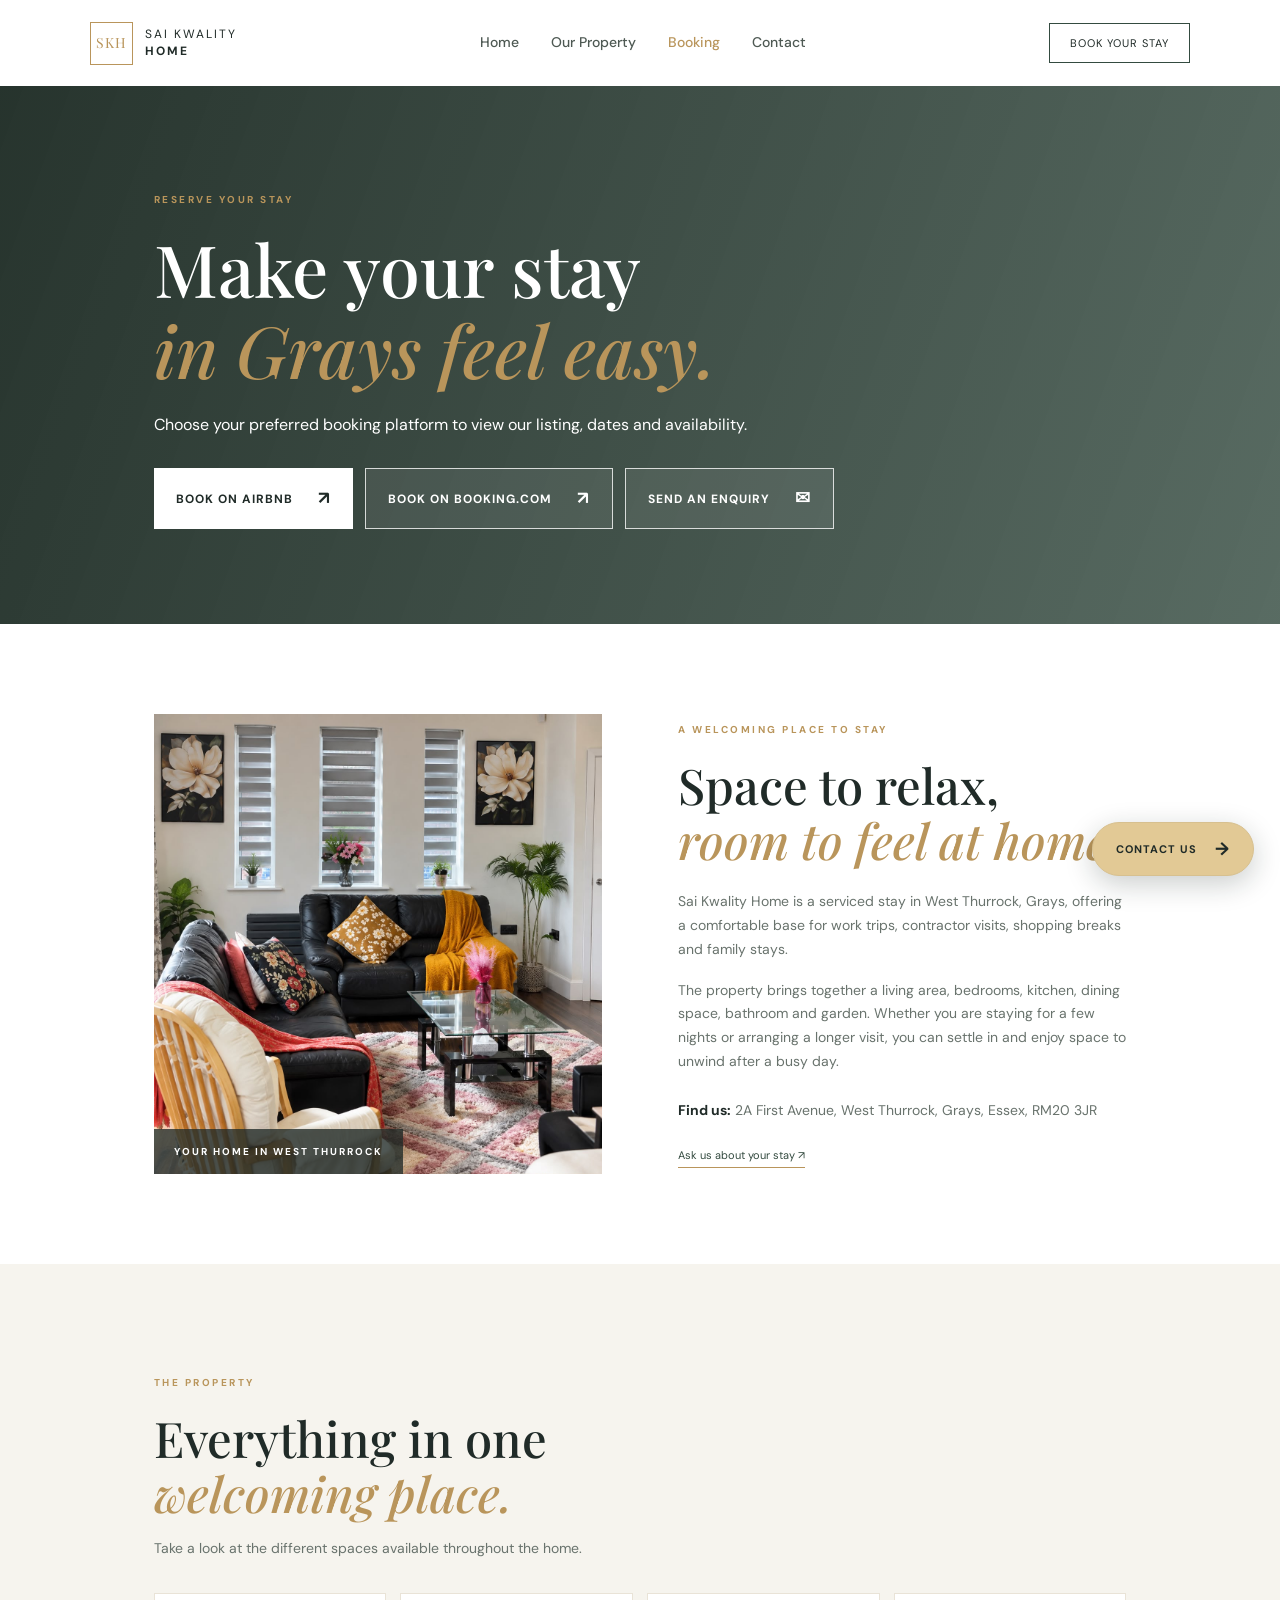
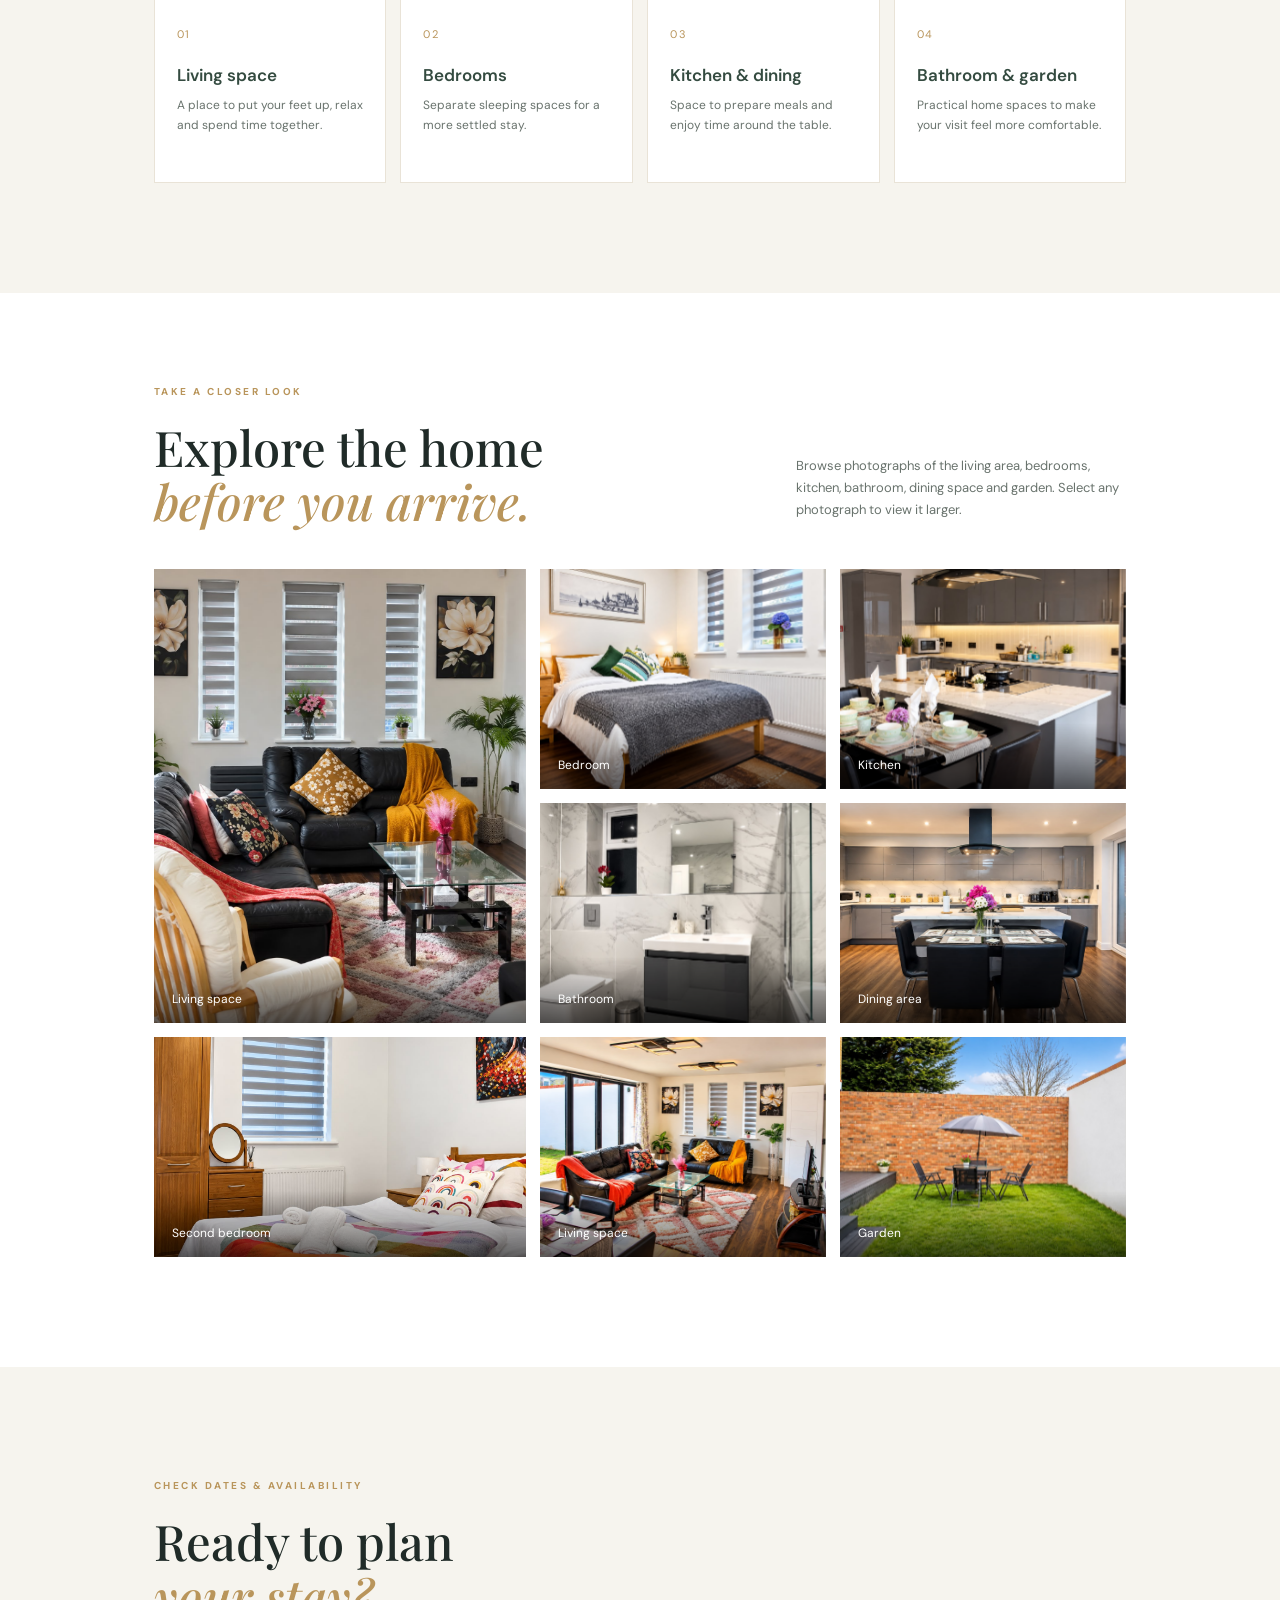
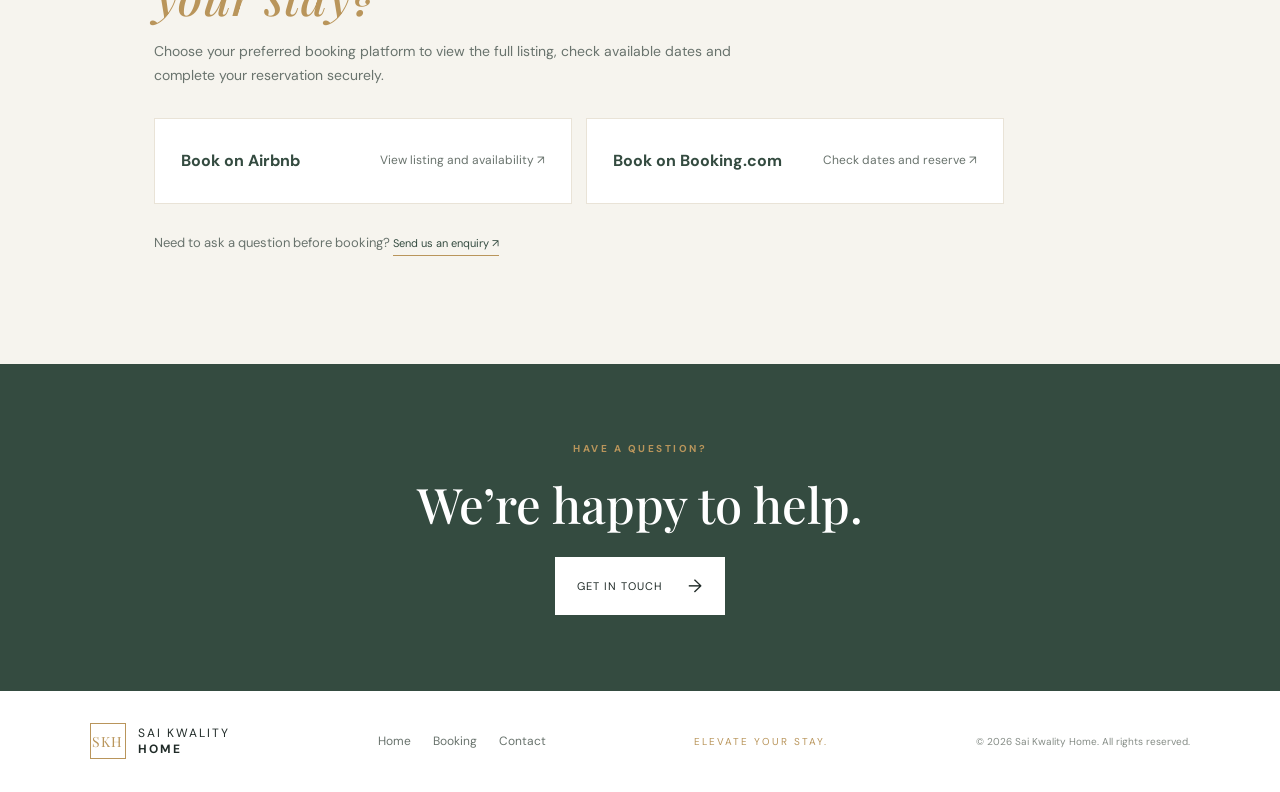
==== commit 6bbb8b4b: "Link booking enquiries to the Contact page" ====
--- a/booking.html
+++ b/booking.html
@@ -12,9 +12,7 @@
   <link rel="icon" type="image/svg+xml" href="favicon.svg">
   <link rel="alternate icon" href="favicon.svg">
   <link rel="canonical" href="https://saikwalityhome.co.uk/booking.html">
-  <link rel="stylesheet" href="style.css?v=8">
-  <link rel="stylesheet" href="booking-form.css?v=3">
-  <link rel="stylesheet" href="booking-form.css?v=2">
+  <link rel="stylesheet" href="style.css?v=9">
   <link rel="preconnect" href="https://fonts.googleapis.com">
   <link rel="preconnect" href="https://fonts.gstatic.com" crossorigin>
   <link href="https://fonts.googleapis.com/css2?family=DM+Sans:wght@400;500;600;700&family=Playfair+Display:wght@500;600;700&display=swap" rel="stylesheet">
@@ -44,7 +42,7 @@
     <div class="booking-hero-actions" aria-label="Choose a booking platform">
       <a class="button button-light" href="https://www.airbnb.co.uk/rooms/1366189690583511018" target="_blank" rel="noopener noreferrer">Book on Airbnb <span>↗</span></a>
       <a class="button button-outline-light" href="https://www.booking.com/Share-pNHwYV" target="_blank" rel="noopener noreferrer">Book on Booking.com <span>↗</span></a>
-      <button class="button button-outline-light enquiry-button-trigger" type="button" data-open-enquiry>Send an enquiry <span>✉</span></button>
+      <a class="button button-outline-light" href="contact.html#contact-form">Send an enquiry <span>✉</span></a>
     </div>
   </section>
   <section class="booking-overview section-wrap" aria-labelledby="booking-overview-title">
@@ -105,7 +103,7 @@
       <a class="booking-platform" href="https://www.airbnb.co.uk/rooms/1366189690583511018" target="_blank" rel="noopener noreferrer"><strong>Book on Airbnb</strong><span>View listing and availability ↗</span></a>
       <a class="booking-platform" href="https://www.booking.com/Share-pNHwYV" target="_blank" rel="noopener noreferrer"><strong>Book on Booking.com</strong><span>Check dates and reserve ↗</span></a>
     </div>
-    <p class="booking-help">Need to ask a question before booking? <a class="text-link" href="#enquiry">Send us an enquiry ↗</a></p>
+    <p class="booking-help">Need to ask a question before booking? <a class="text-link" href="contact.html#contact-form">Send us an enquiry ↗</a></p>
   </section>
   <section class="booking-bottom-cta">
     <p class="eyebrow">HAVE A QUESTION?</p>
@@ -114,63 +112,8 @@
   </section>
 </main>
 
-  <button class="quick-enquiry-float enquiry-button-trigger" type="button" data-open-enquiry aria-label="Open the quick enquiry form">Quick enquiry <span aria-hidden="true">→</span></button>
+  <a class="quick-enquiry-float" href="contact.html#contact-form" aria-label="Go to the contact form">Contact us <span aria-hidden="true">→</span></a>
 
-  <div class="enquiry-dialog" id="enquiry-dialog" role="dialog" aria-modal="true" aria-labelledby="enquiry-dialog-title" aria-hidden="true" hidden>
-    <div class="enquiry-dialog-inner">
-      <button class="enquiry-dialog-close" type="button" data-close-enquiry aria-label="Close enquiry form">×</button>
-      <div class="enquiry-dialog-heading">
-        <p class="eyebrow">A PERSONAL ENQUIRY</p>
-        <h2 id="enquiry-dialog-title">Let’s plan<br><em>your stay.</em></h2>
-        <p>Have a question or need to check dates? Send us your details and we’ll get back to you by email.</p>
-      </div>
-          <form class="enquiry-form" action="https://formsubmit.co/ajax/c7a8a921f96efe5afdc62653817aa3ce" method="POST" data-ajax-enquiry>
-            <input type="hidden" name="_subject" value="New website enquiry - Sai Kwality Home">
-            <input type="hidden" name="_template" value="table">
-            <input type="text" name="_honey" class="enquiry-honeypot" tabindex="-1" autocomplete="off" aria-hidden="true">
-            <div class="enquiry-field">
-              <label for="enquiry-name">Your name <span>*</span></label>
-              <input id="enquiry-name" name="Name" type="text" autocomplete="name" placeholder="Full name" required maxlength="100">
-            </div>
-            <div class="enquiry-fields-two">
-              <div class="enquiry-field">
-                <label for="enquiry-email">Email address <span>*</span></label>
-                <input id="enquiry-email" name="email" type="email" autocomplete="email" placeholder="you@example.com" required maxlength="254">
-              </div>
-              <div class="enquiry-field">
-                <label for="enquiry-phone">Phone number</label>
-                <input id="enquiry-phone" name="Phone" type="tel" autocomplete="tel" inputmode="tel" placeholder="+44 7xxx xxx xxx" maxlength="20" pattern="[+0-9() .-]{7,20}" title="Use digits, spaces, +, brackets or hyphens only.">
-              </div>
-            </div>
-            <div class="enquiry-fields-two">
-              <div class="enquiry-field">
-                <label for="enquiry-arrival">Check-in date</label>
-                <input id="enquiry-arrival" name="Check-in date" type="date">
-              </div>
-              <div class="enquiry-field">
-                <label for="enquiry-departure">Check-out date</label>
-                <input id="enquiry-departure" name="Check-out date" type="date" disabled>
-              </div>
-            </div>
-            <div class="enquiry-field">
-              <label for="enquiry-guests">Number of guests</label>
-              <select id="enquiry-guests" name="Number of guests">
-                <option value="">Please select</option>
-                <option>1</option><option>2</option><option>3</option><option>4</option>
-                <option>5</option><option>6</option><option>7</option><option>8+</option>
-              </select>
-            </div>
-            <div class="enquiry-field">
-              <label for="enquiry-message">Your message <span>*</span></label>
-              <textarea id="enquiry-message" name="Message" rows="5" placeholder="Tell us a little about your stay or any questions you have..." required maxlength="3000"></textarea>
-            </div>
-            <p class="enquiry-privacy">Please only share information needed to respond to your enquiry. Your details will be used to handle this request.</p>
-            <button class="button button-dark enquiry-submit" type="submit">Send your enquiry <span>→</span></button>
-            <p class="enquiry-status" data-enquiry-status role="status" aria-live="polite"></p>
-            <p class="enquiry-required">Fields marked * are required.</p>
-          </form>
-    </div>
-  </div>
 
   <footer>
     <a class="brand footer-brand" href="index.html"><span class="brand-mark">SKH</span><span class="brand-name">SAI KWALITY <strong>HOME</strong></span></a>
@@ -178,7 +121,7 @@
     <p class="tagline">ELEVATE YOUR STAY.</p>
     <p class="copyright">© <span id="year"></span> Sai Kwality Home. All rights reserved.</p>
   </footer>
-<script src="script.js?v=4" defer></script>
+<script src="script.js?v=5" defer></script>
 <script src="booking-form.js?v=1" defer></script>
 <script src="booking-form.js?v=2" defer></script>
 </body>
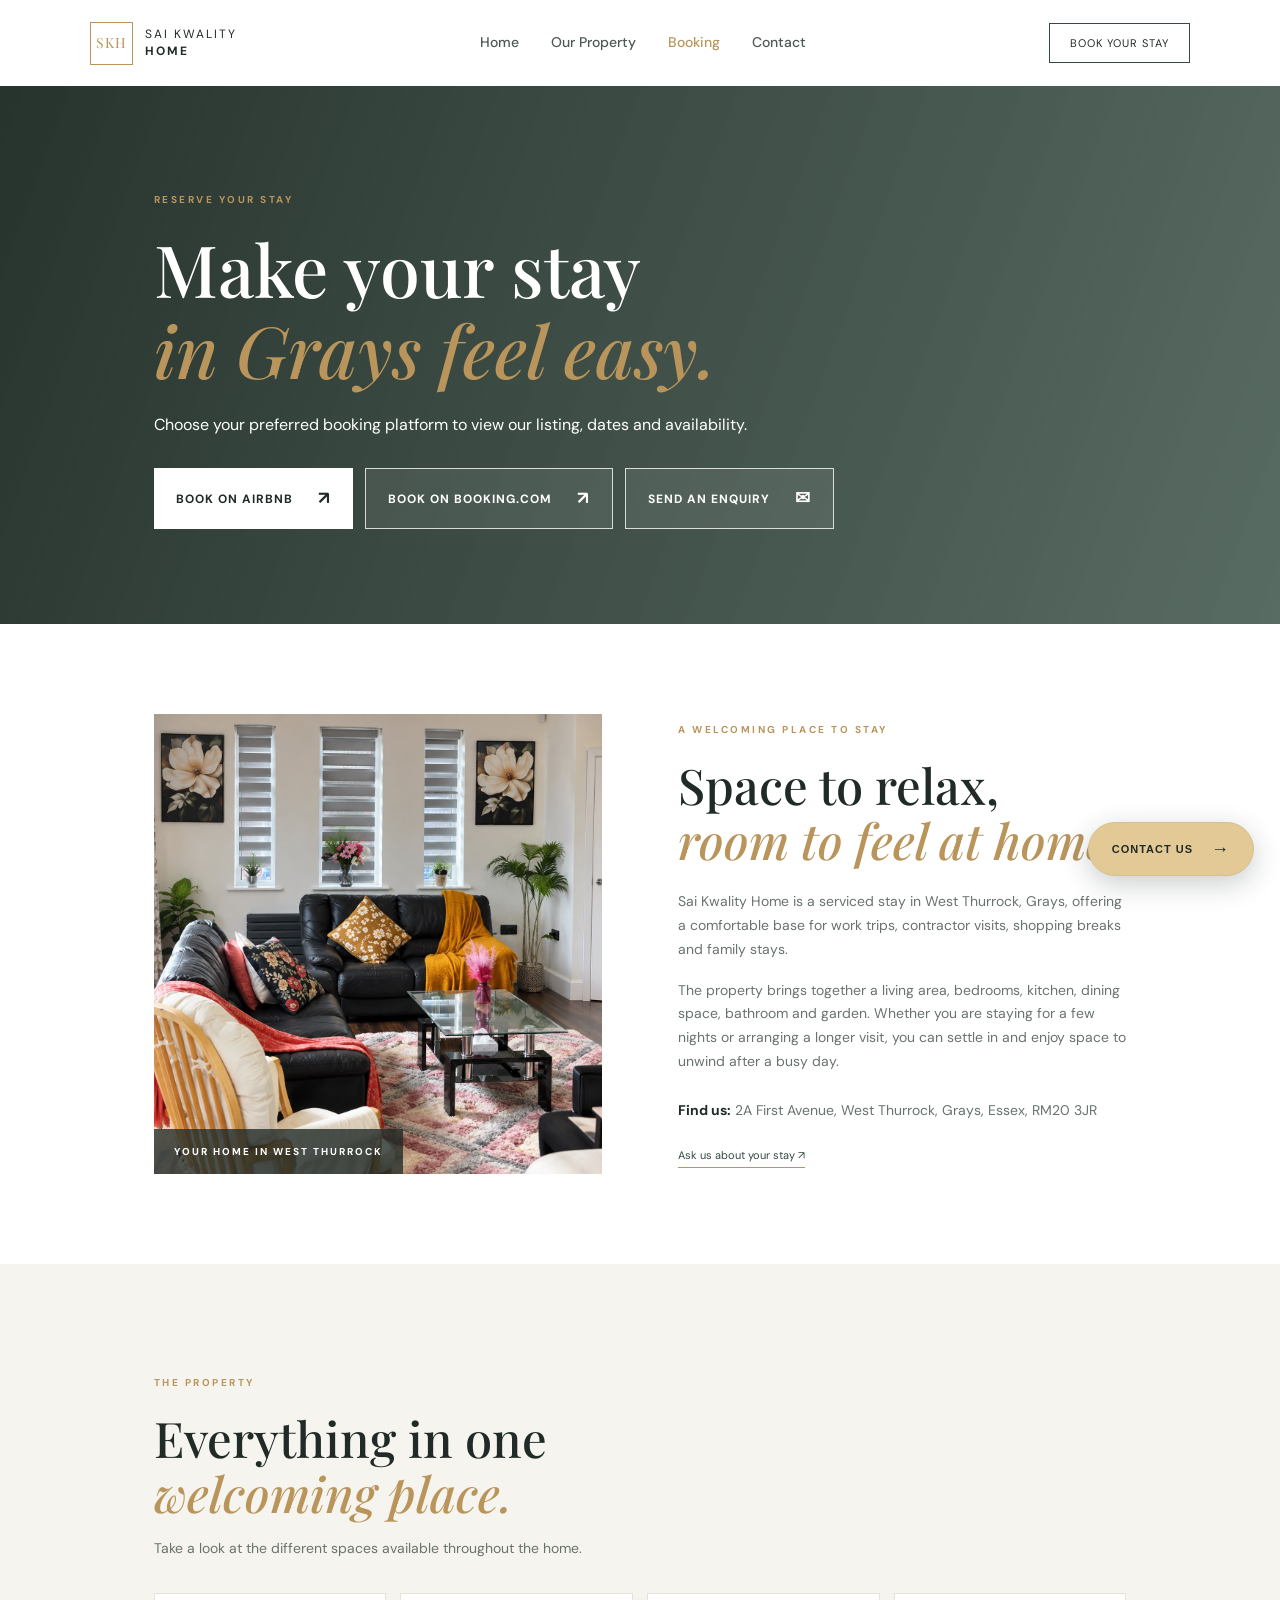
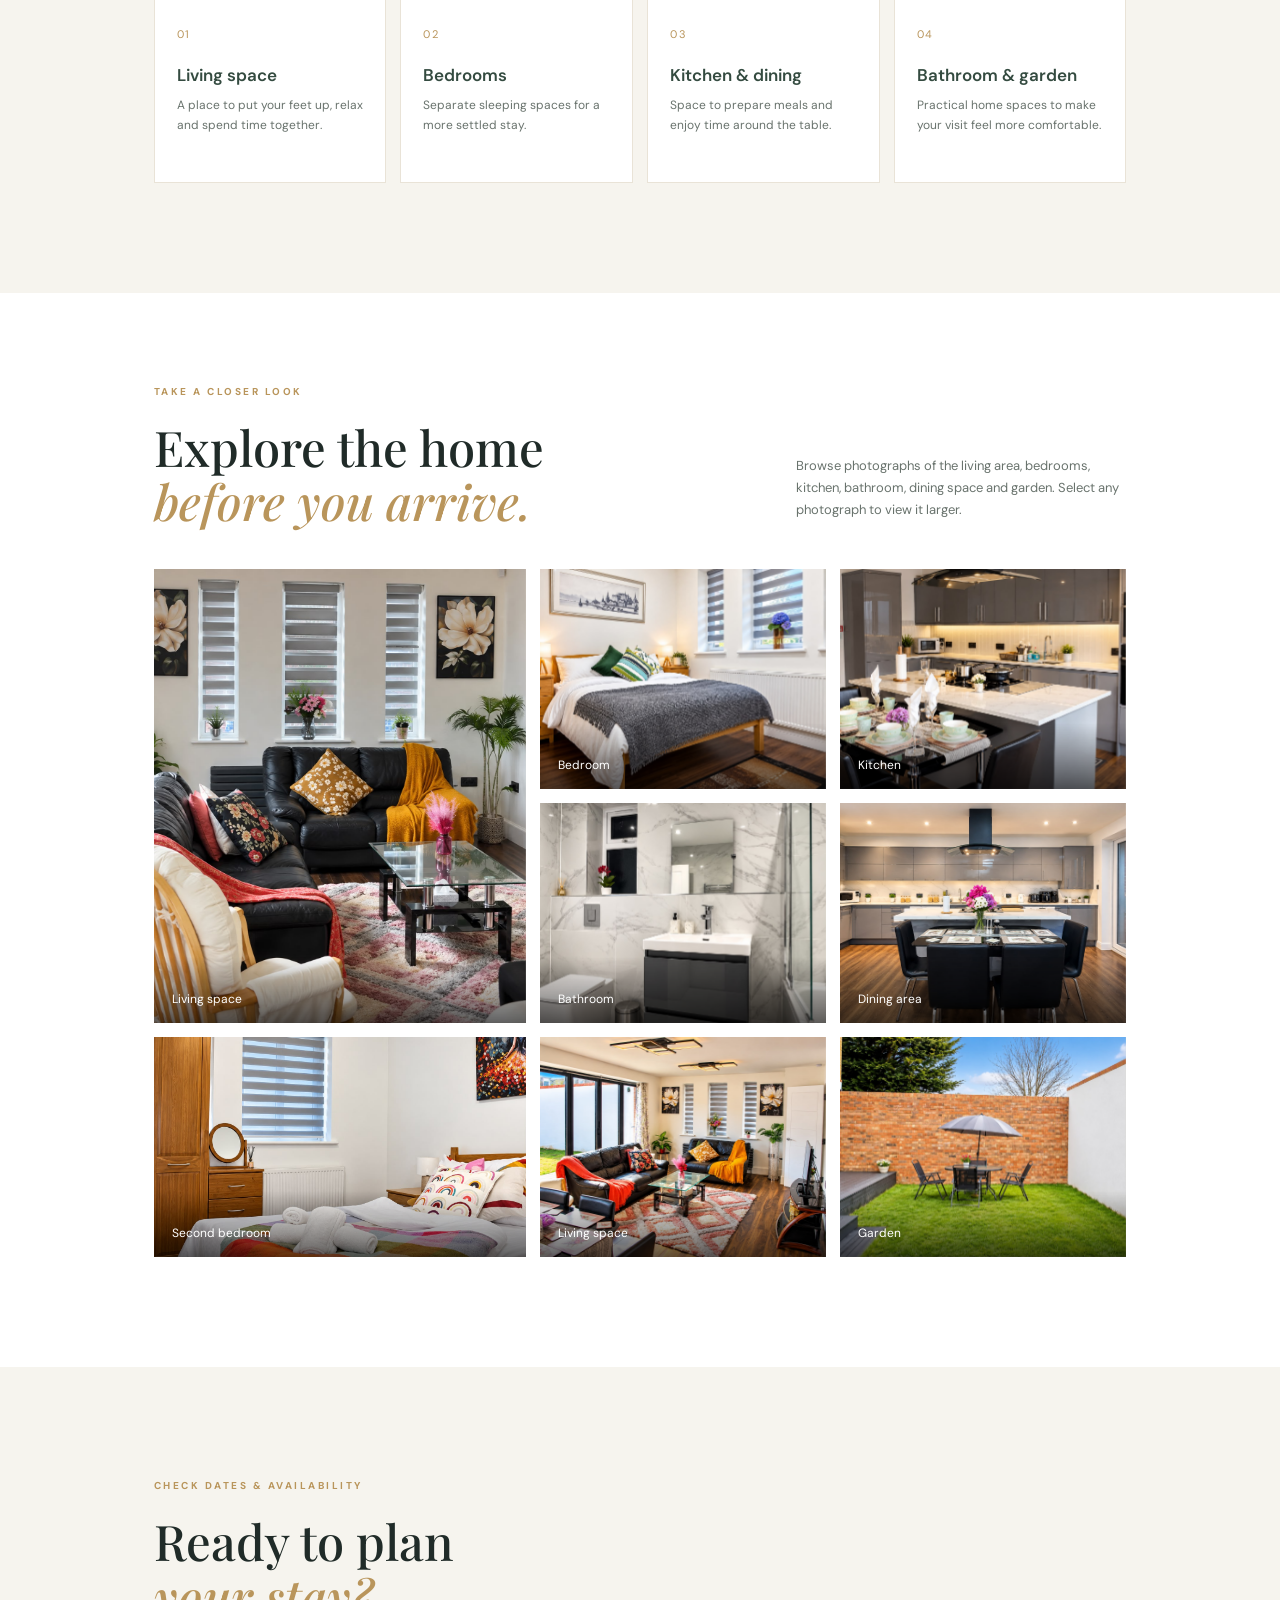
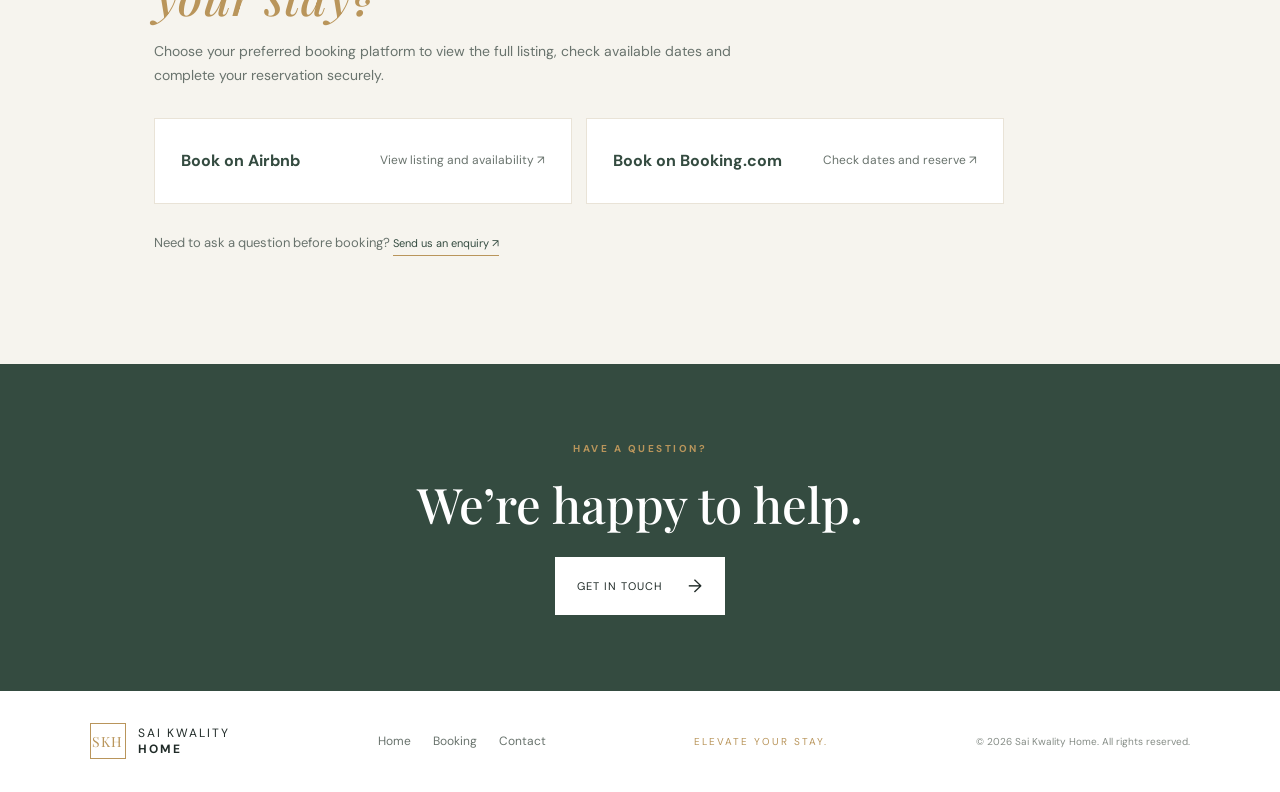
==== commit 674492a1: "Make floating Contact us button open contact options" ====
--- a/booking.html
+++ b/booking.html
@@ -9,7 +9,8 @@
   <meta property="og:title" content="Book Your Stay | Sai Kwality Home">
   <meta property="og:description" content="Book a short stay at Sai Kwality Home in West Thurrock, Grays. View our property photos and choose Airbnb or Booking.com to check availability.">
   <title>Book Your Stay | Sai Kwality Home</title>
-  <link rel="icon" type="image/svg+xml" href="favicon.svg">
+  <link rel="icon" type="image/png" sizes="192x192" href="/favicon.png">
+  <link rel="icon" type="image/svg+xml" href="/favicon.svg">
   <link rel="alternate icon" href="favicon.svg">
   <link rel="canonical" href="https://saikwalityhome.co.uk/booking.html">
   <link rel="stylesheet" href="style.css?v=9">
@@ -112,8 +113,23 @@
   </section>
 </main>
 
-  <a class="quick-enquiry-float" href="contact.html#contact-form" aria-label="Go to the contact form">Contact us <span aria-hidden="true">→</span></a>
+  <button class="quick-enquiry-float" type="button" data-open-contact aria-haspopup="dialog" aria-controls="contact-dialog">Contact us <span aria-hidden="true">→</span></button>
 
+
+  <div class="booking-dialog contact-dialog" id="contact-dialog" role="dialog" aria-modal="true" aria-labelledby="contact-dialog-title" aria-hidden="true" hidden>
+    <div class="booking-dialog-inner">
+      <button class="booking-dialog-close" type="button" data-close-contact aria-label="Close contact menu">×</button>
+      <p class="eyebrow">WE’RE HERE TO HELP</p>
+      <h2 id="contact-dialog-title">Get in touch.</h2>
+      <p>Choose the easiest way to reach Sai Kwality Home.</p>
+      <div class="booking-dialog-links">
+        <a class="booking-dialog-link" href="contact.html#contact-form"><strong>Send an enquiry</strong><span>Tell us about your stay ↗</span></a>
+        <a class="booking-dialog-link" href="mailto:Saikwalityhome@gmail.com"><strong>Email us</strong><span>Saikwalityhome@gmail.com</span></a>
+        <a class="booking-dialog-link" href="tel:+447405730207"><strong>Call us</strong><span>07405 730207</span></a>
+        <a class="booking-dialog-link" href="https://wa.me/447405730207" target="_blank" rel="noopener noreferrer"><strong>WhatsApp</strong><span>Message us directly ↗</span></a>
+      </div>
+    </div>
+  </div>
 
   <footer>
     <a class="brand footer-brand" href="index.html"><span class="brand-mark">SKH</span><span class="brand-name">SAI KWALITY <strong>HOME</strong></span></a>
@@ -122,7 +138,5 @@
     <p class="copyright">© <span id="year"></span> Sai Kwality Home. All rights reserved.</p>
   </footer>
 <script src="script.js?v=5" defer></script>
-<script src="booking-form.js?v=1" defer></script>
-<script src="booking-form.js?v=2" defer></script>
 </body>
 </html>
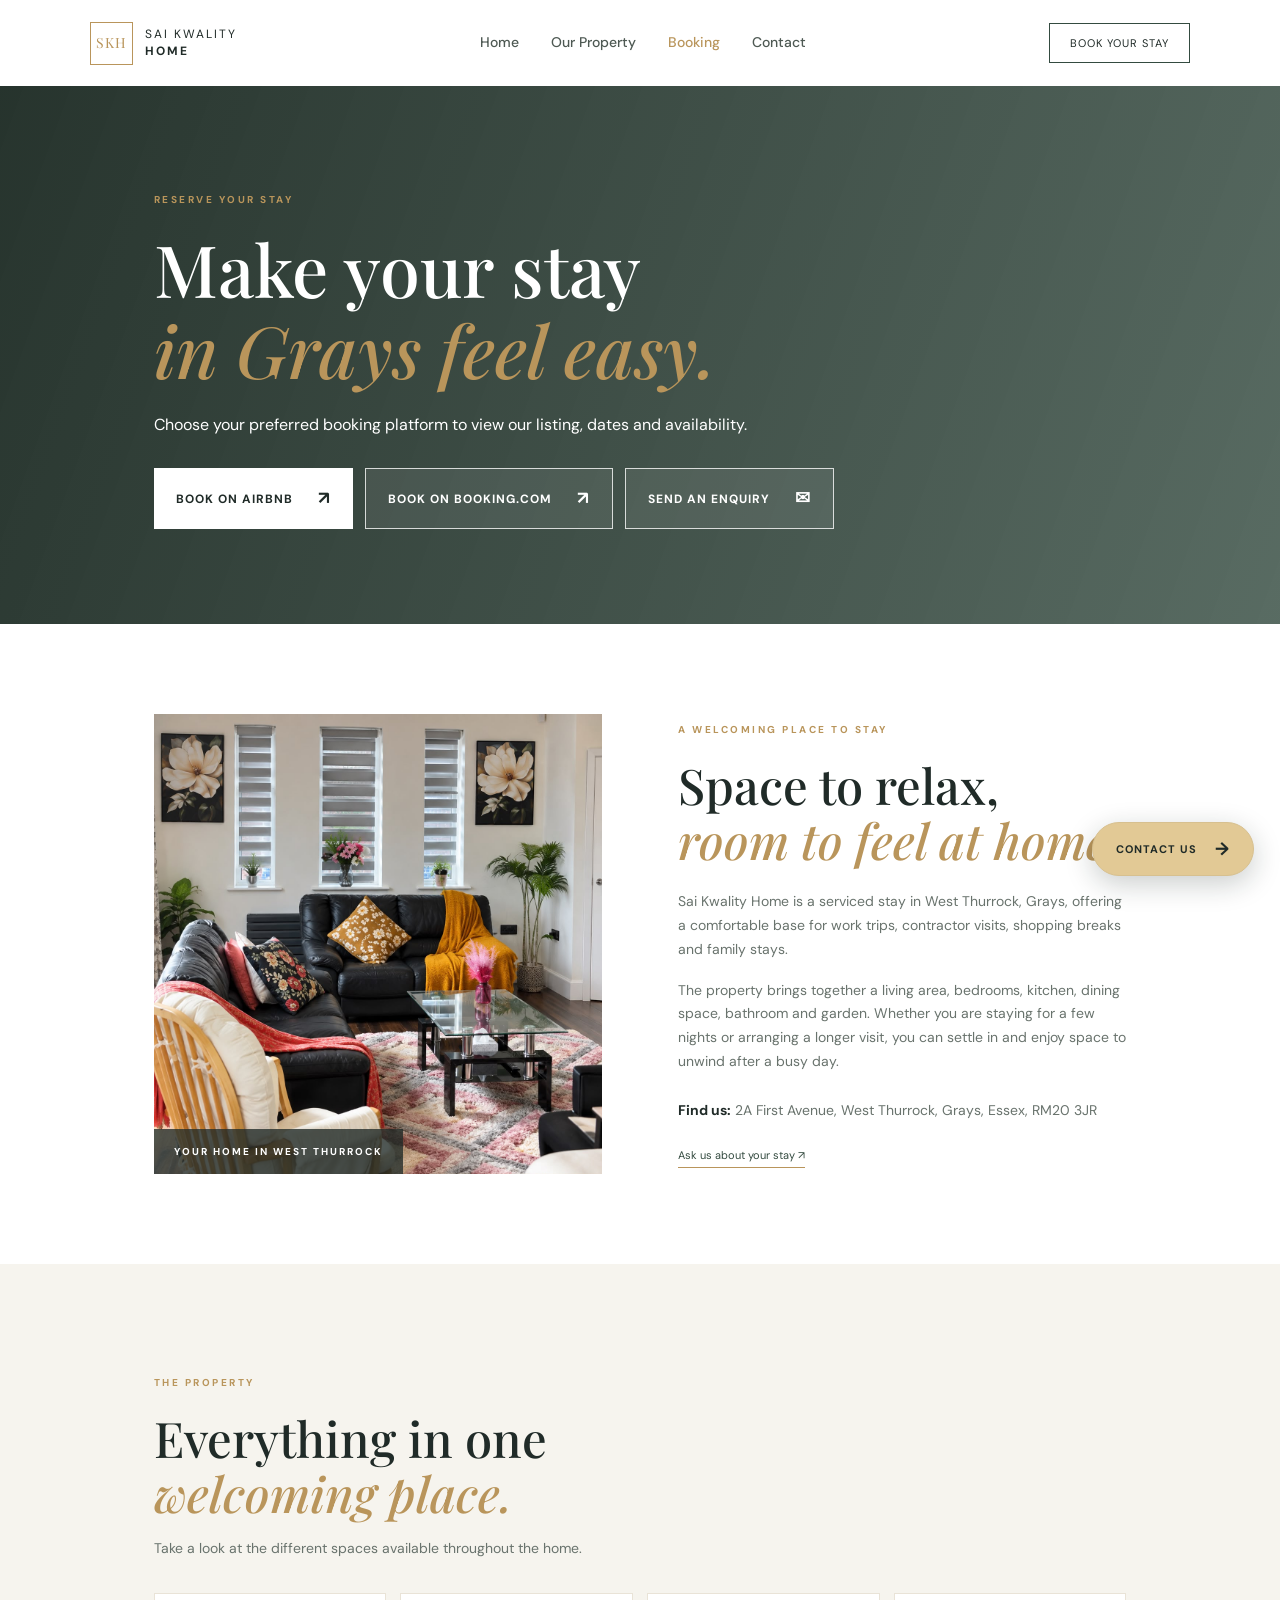
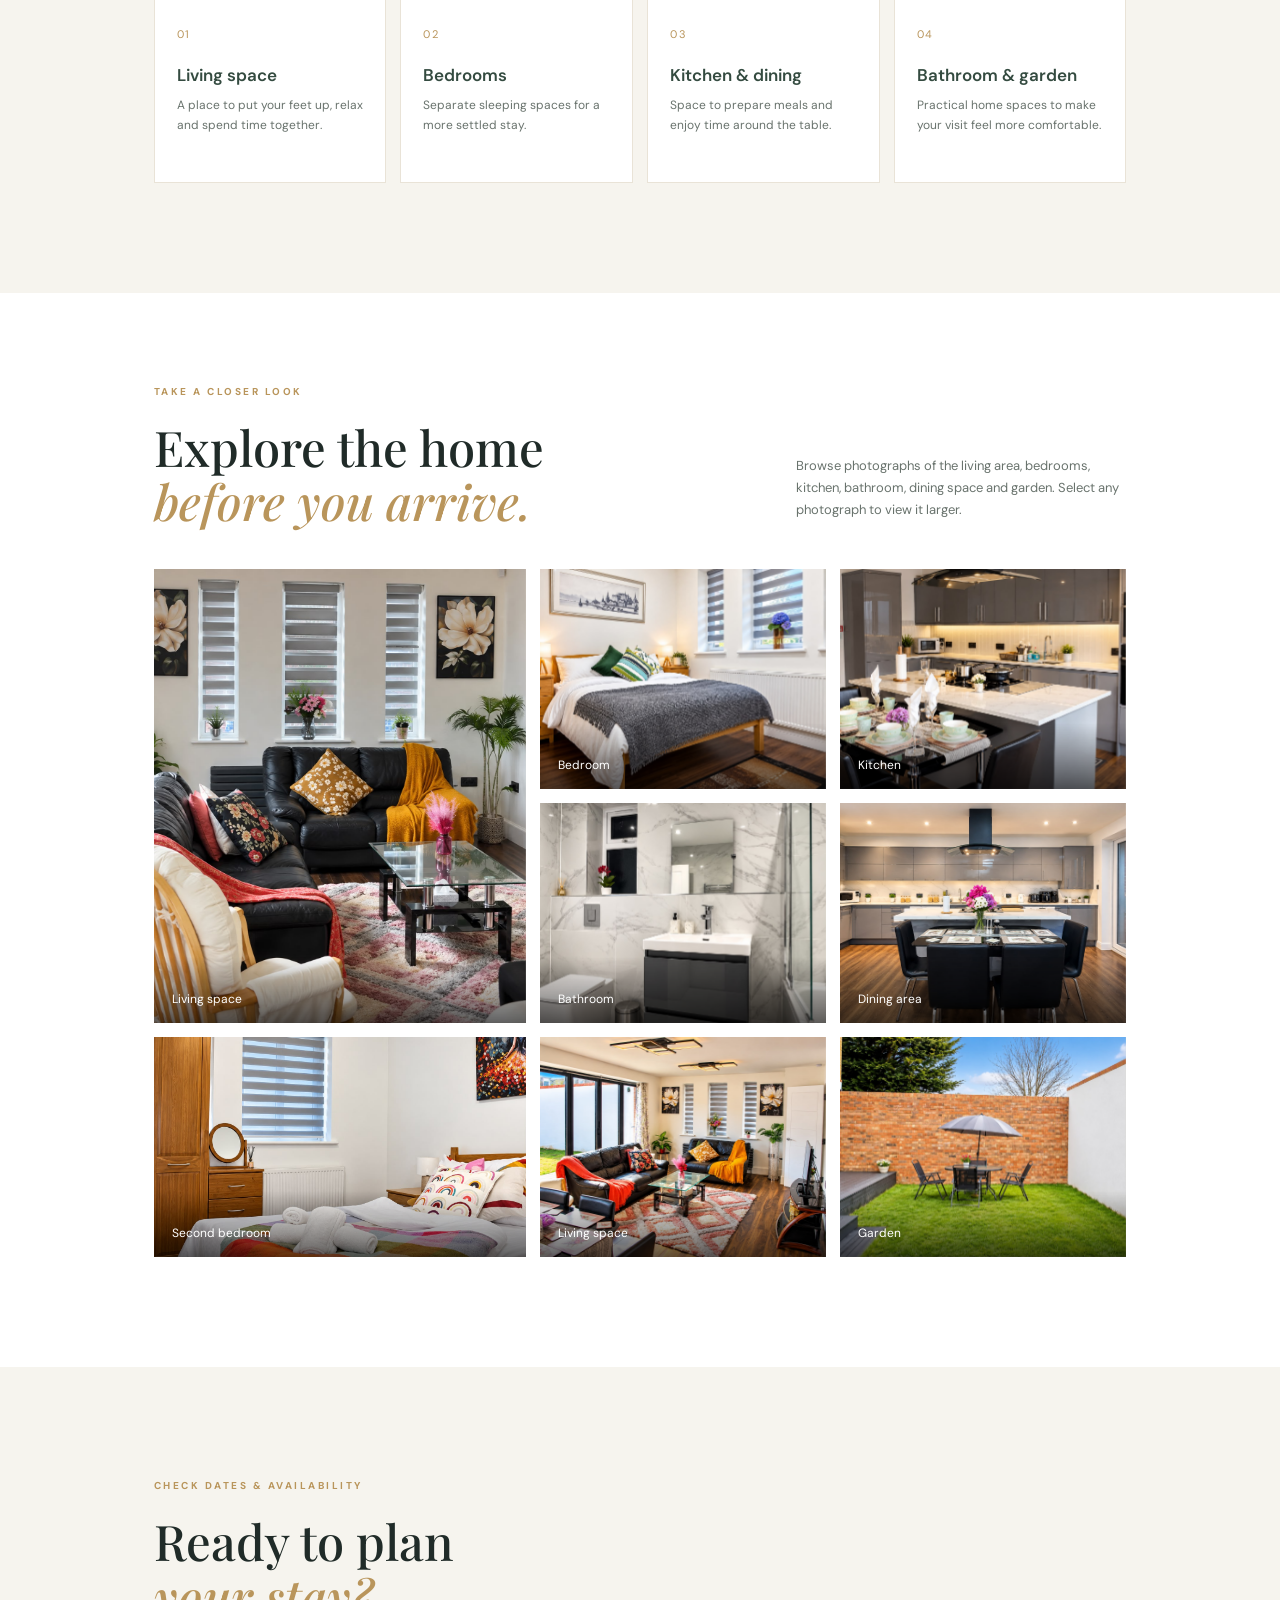
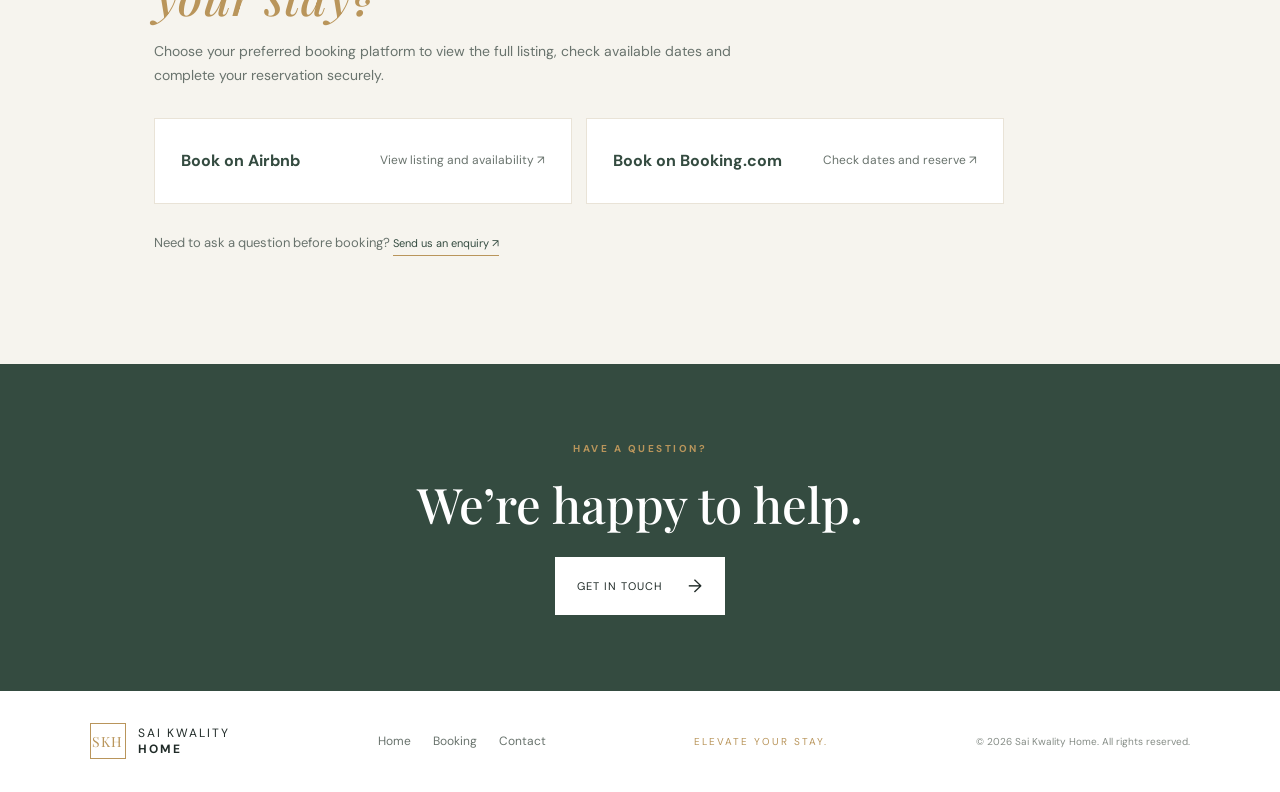
==== commit e759b454: "Refresh contact menu script cache" ====
--- a/booking.html
+++ b/booking.html
@@ -137,6 +137,6 @@
     <p class="tagline">ELEVATE YOUR STAY.</p>
     <p class="copyright">© <span id="year"></span> Sai Kwality Home. All rights reserved.</p>
   </footer>
-<script src="script.js?v=5" defer></script>
+<script src="script.js?v=6" defer></script>
 </body>
 </html>
--- a/style.css
+++ b/style.css
@@ -682,7 +682,7 @@
 }
 
 
-/* Always-visible shortcut to the enquiry form */
+/* Floating Contact us button opens the contact options menu */
 .quick-enquiry-float {
   position: fixed;
   right: 26px;
@@ -696,6 +696,8 @@
   padding: 0 23px;
   border: 1px solid #d7c08f;
   border-radius: 999px;
+  font-family: inherit;
+  cursor: pointer;
   color: #202b28;
   background: #e2c995;
   box-shadow: 0 8px 28px rgba(20, 32, 27, .22);
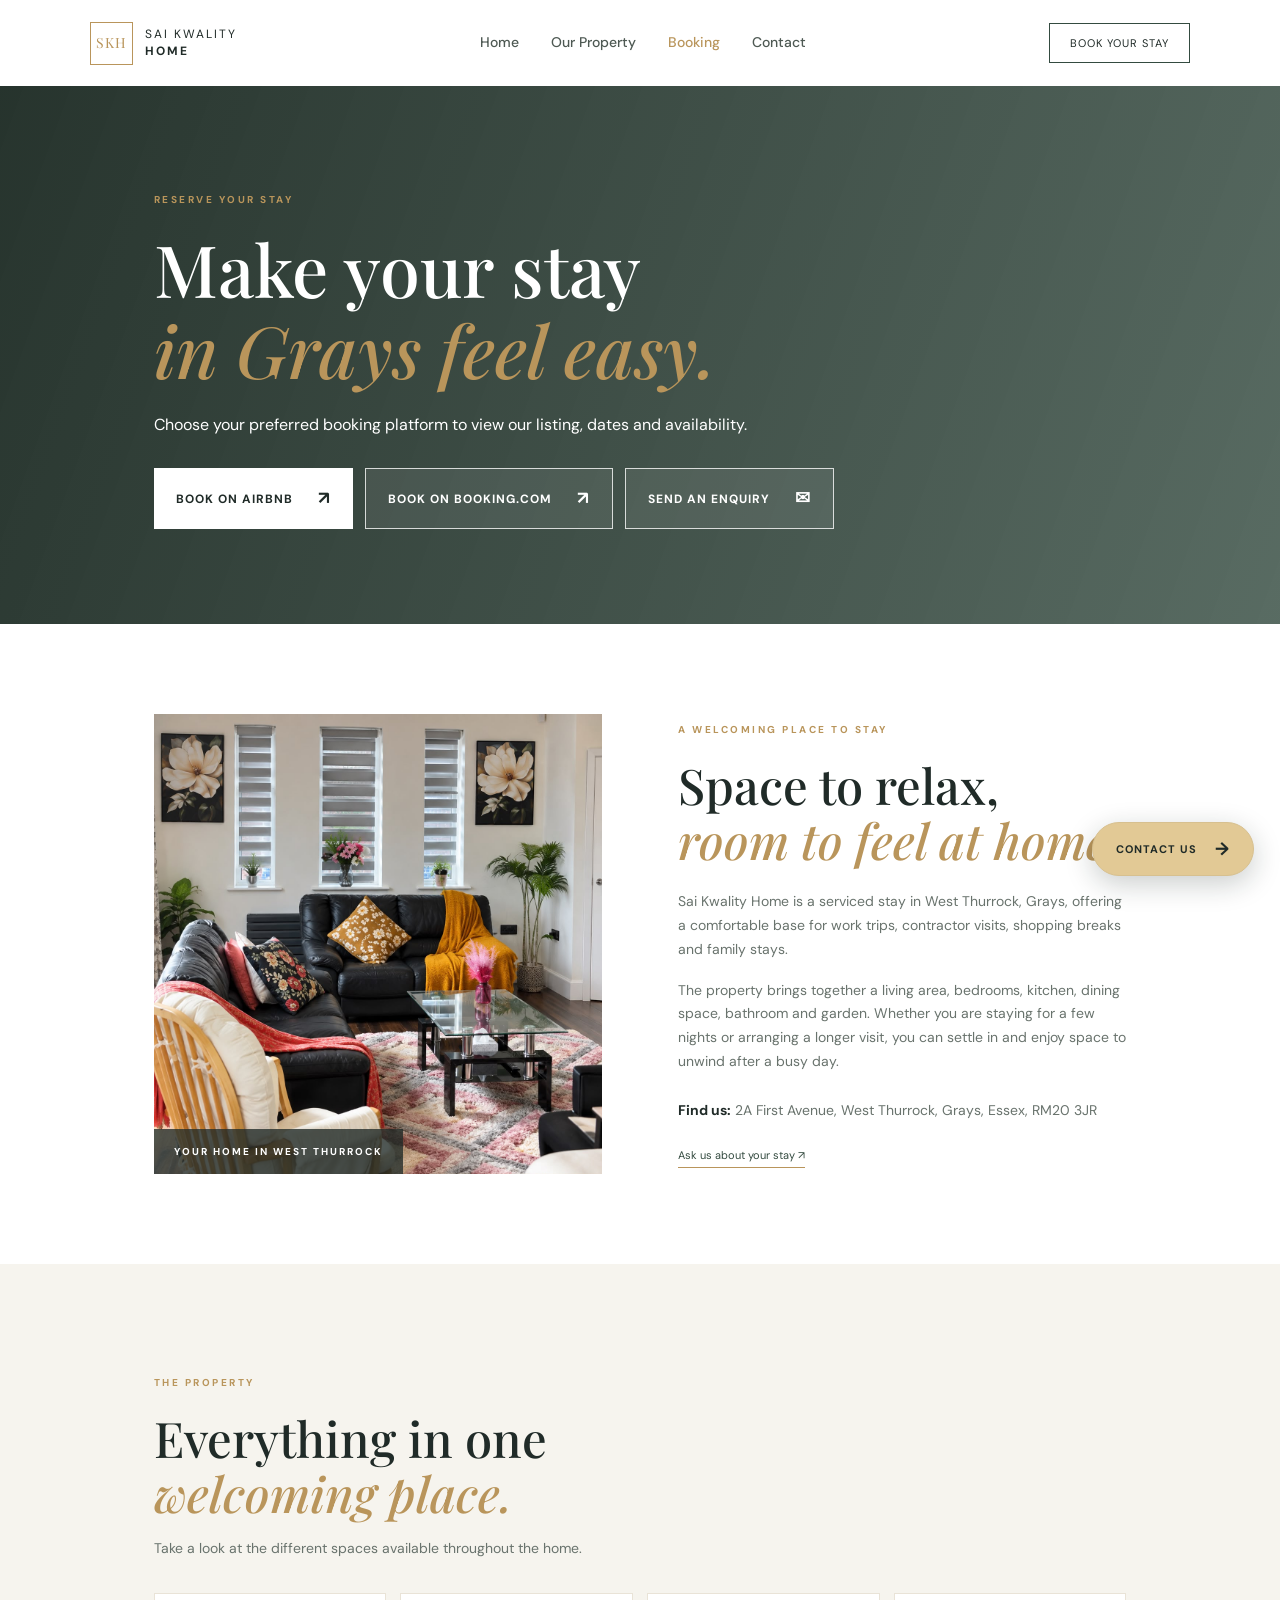
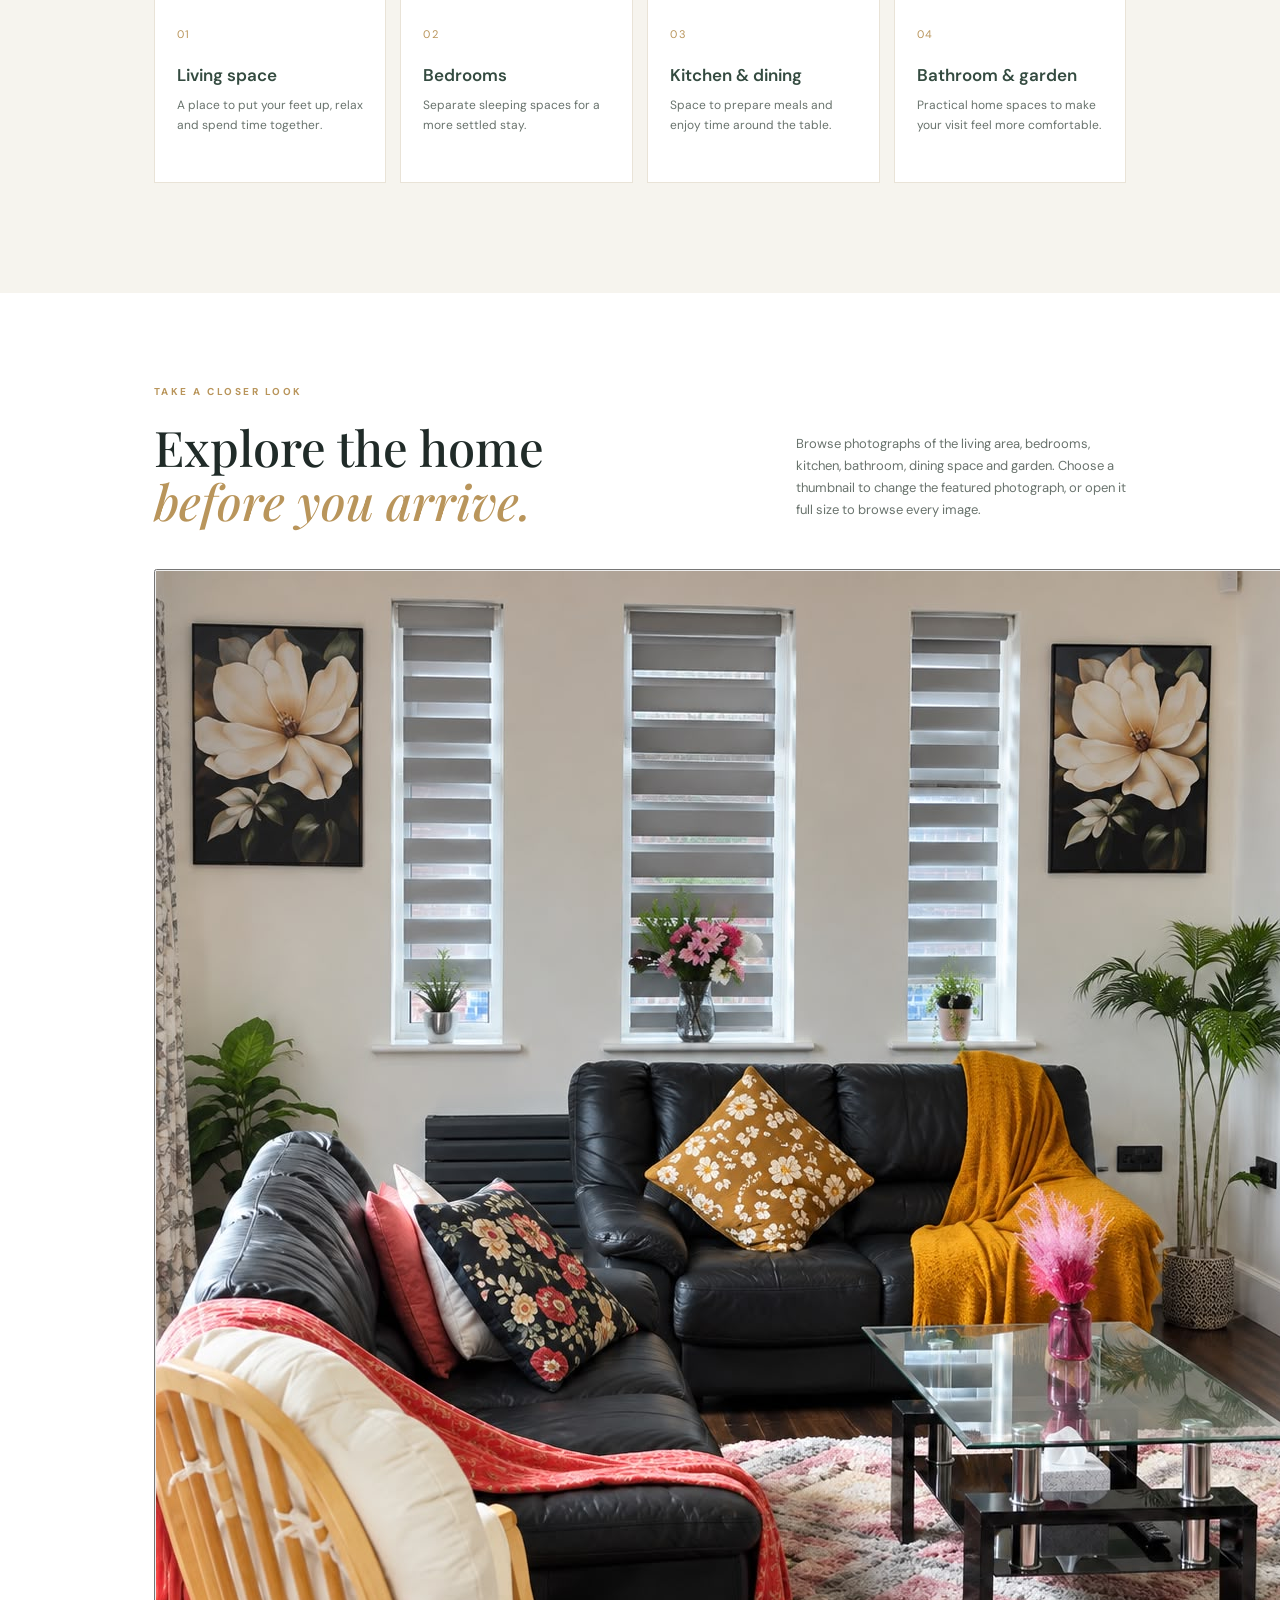
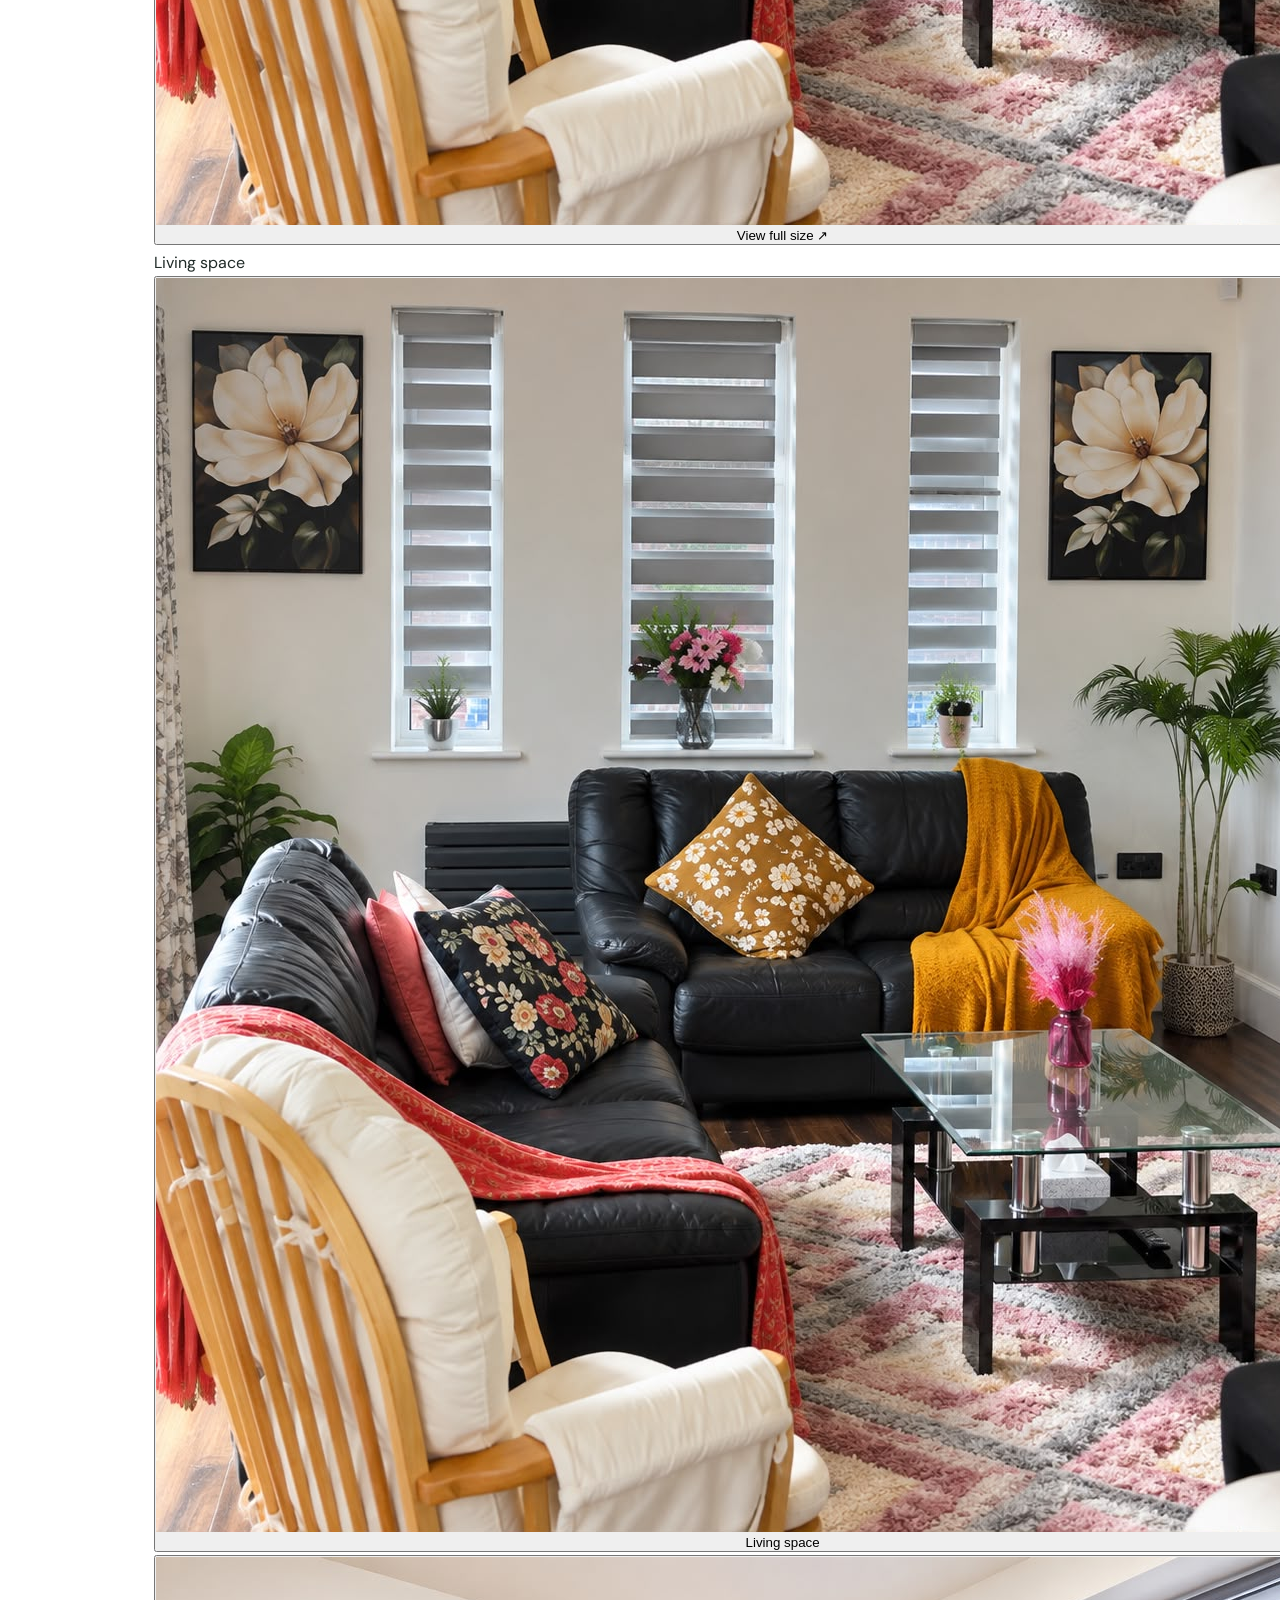
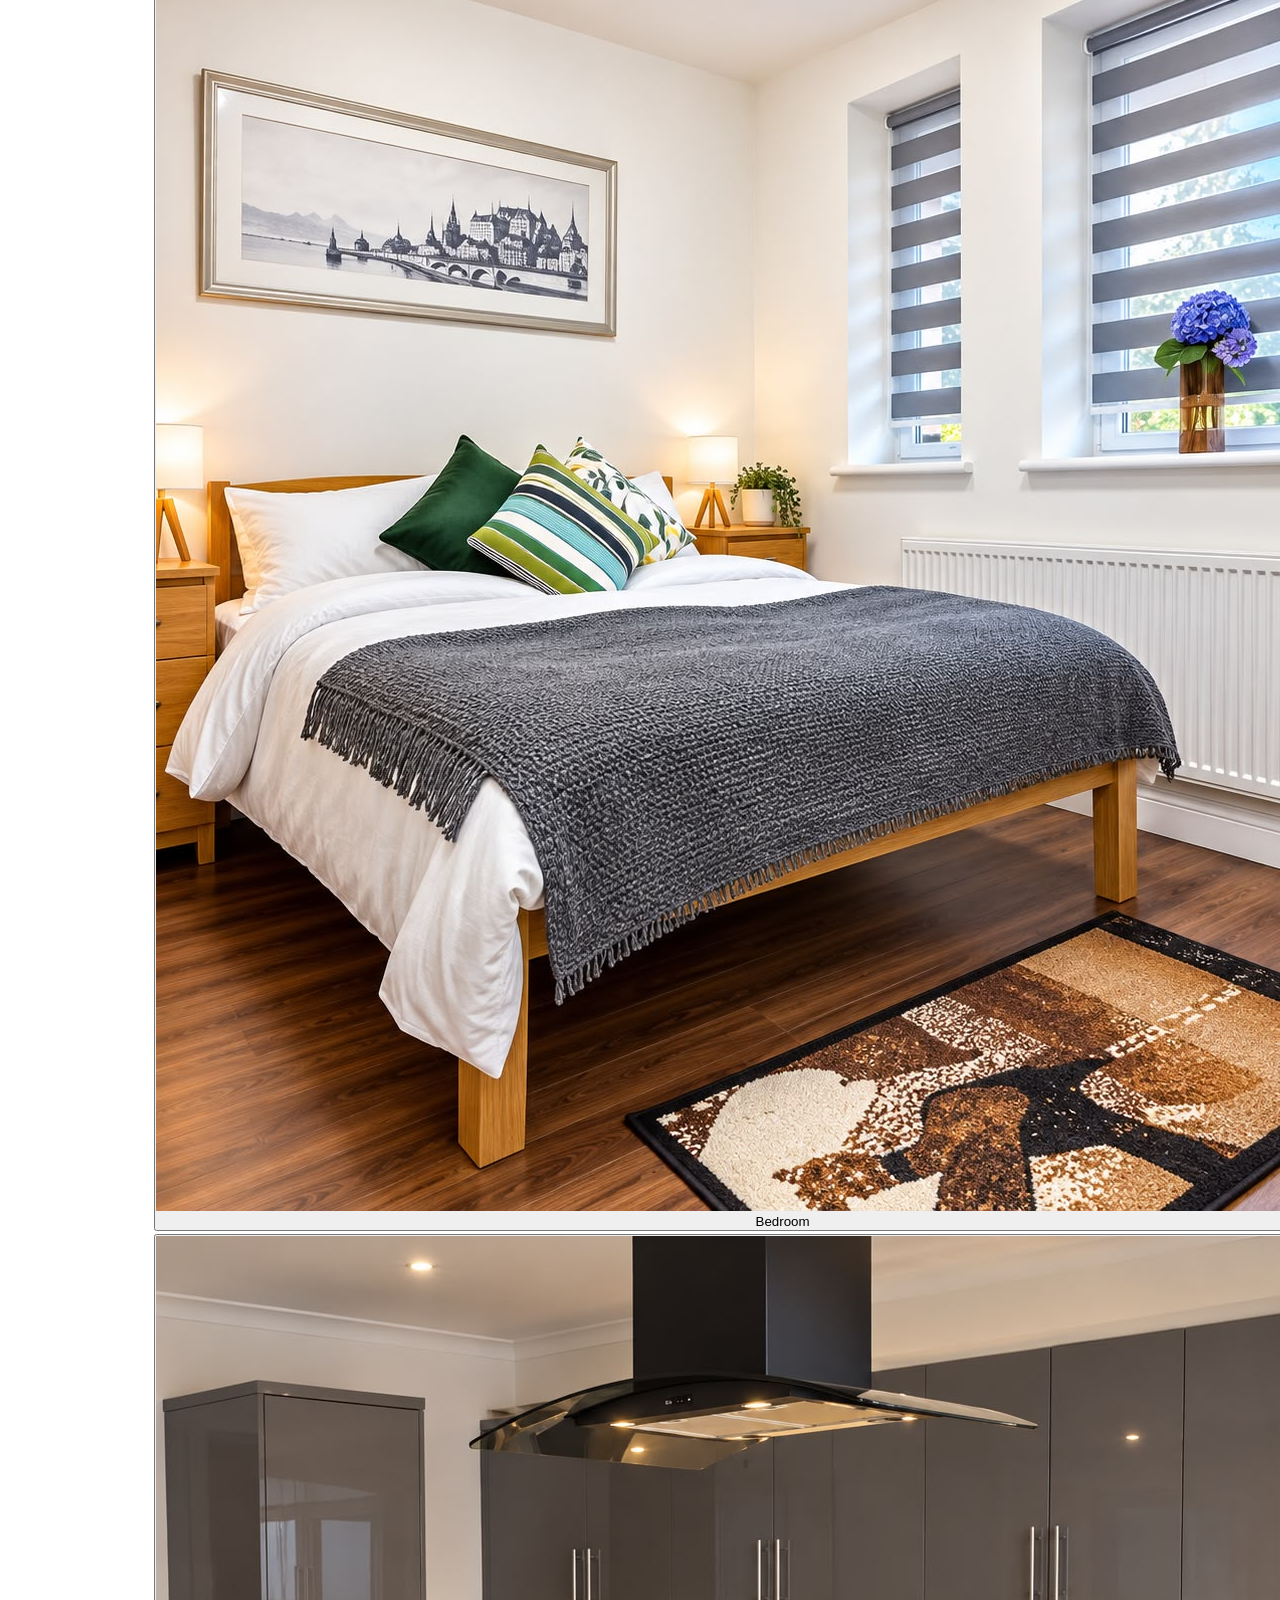
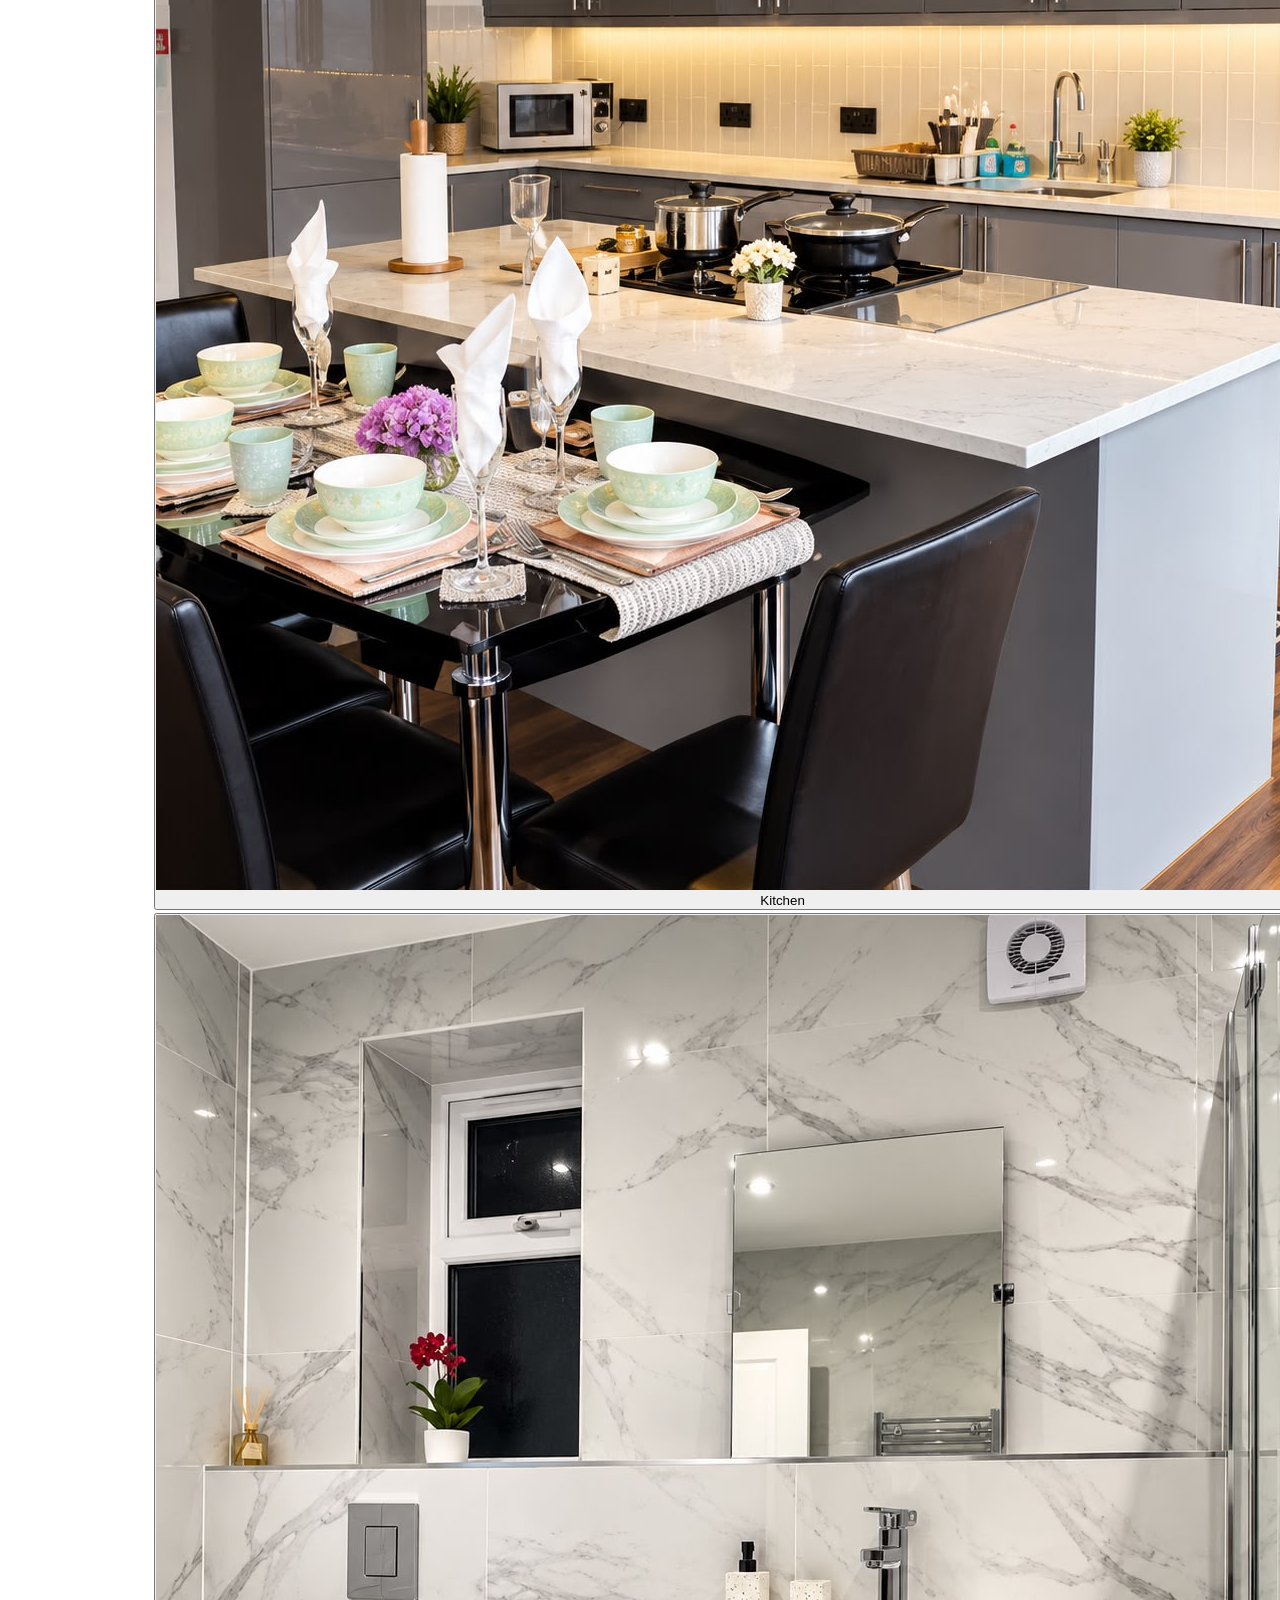
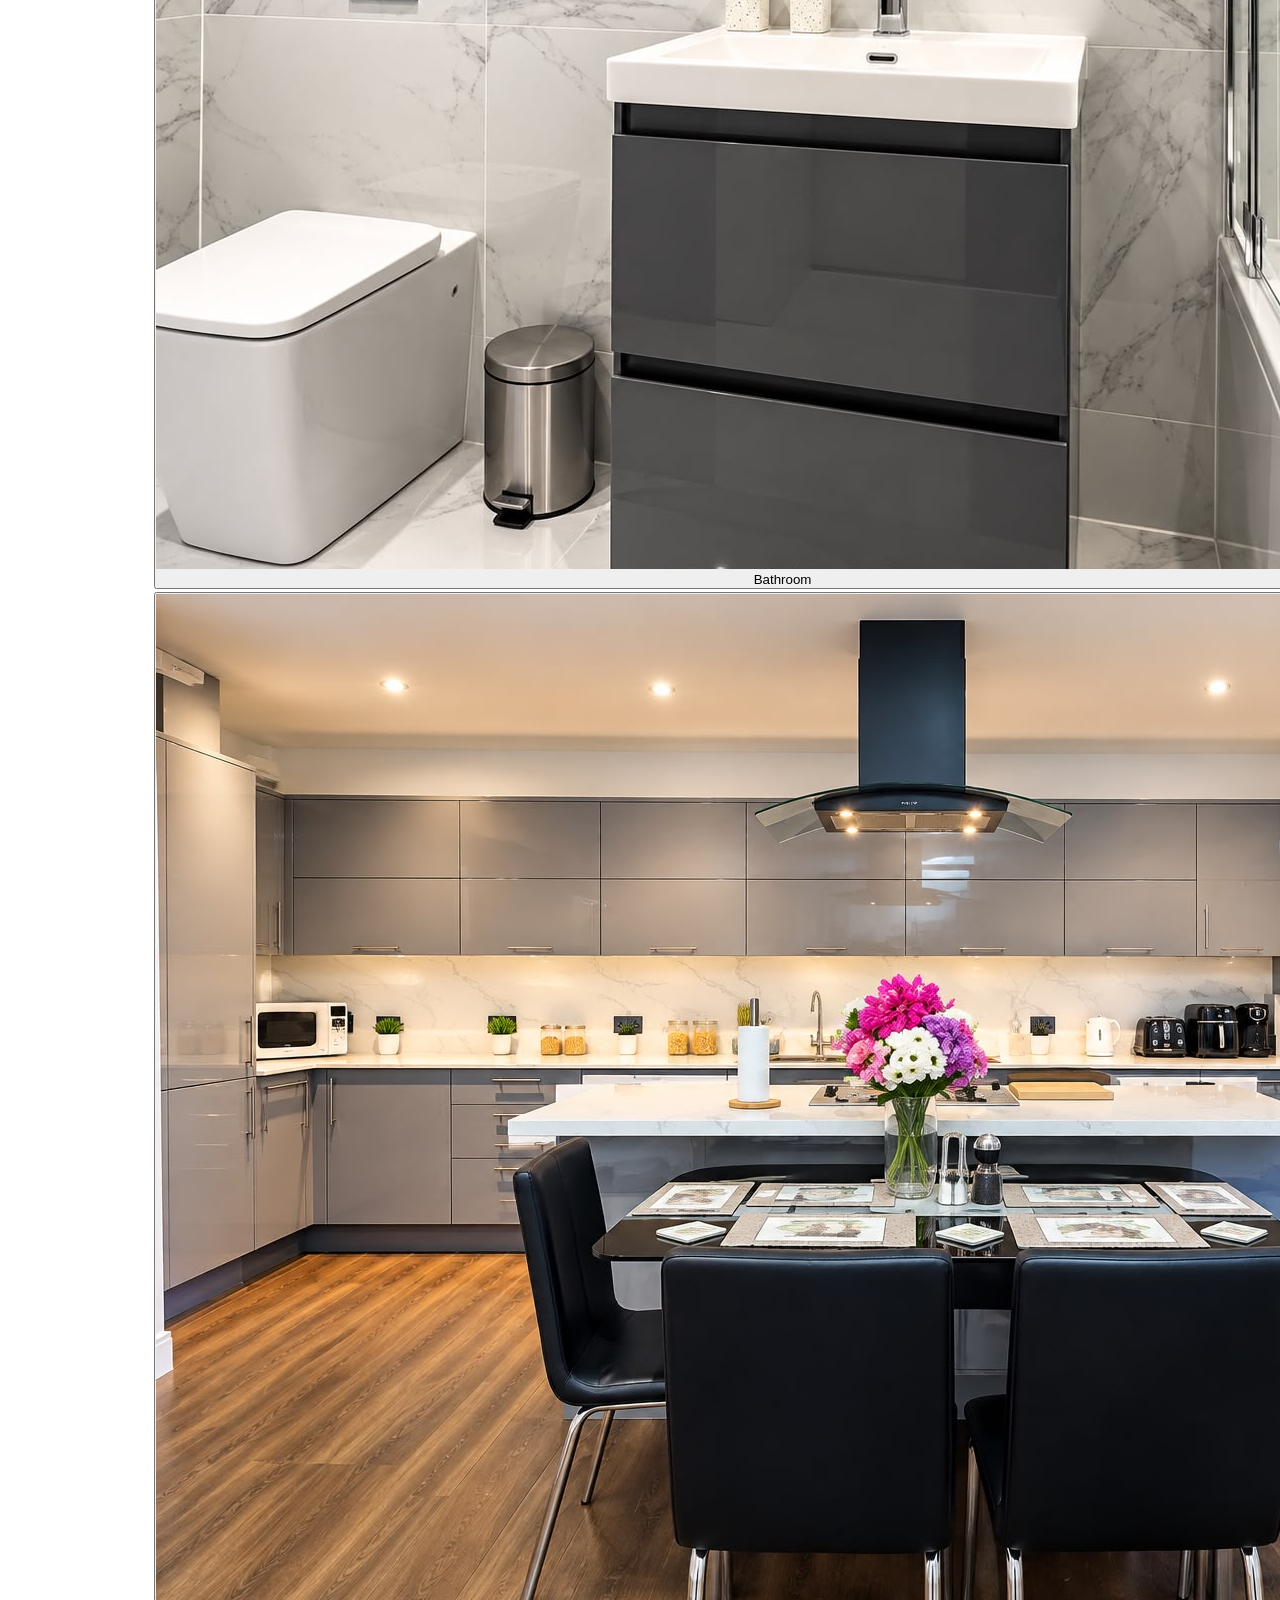
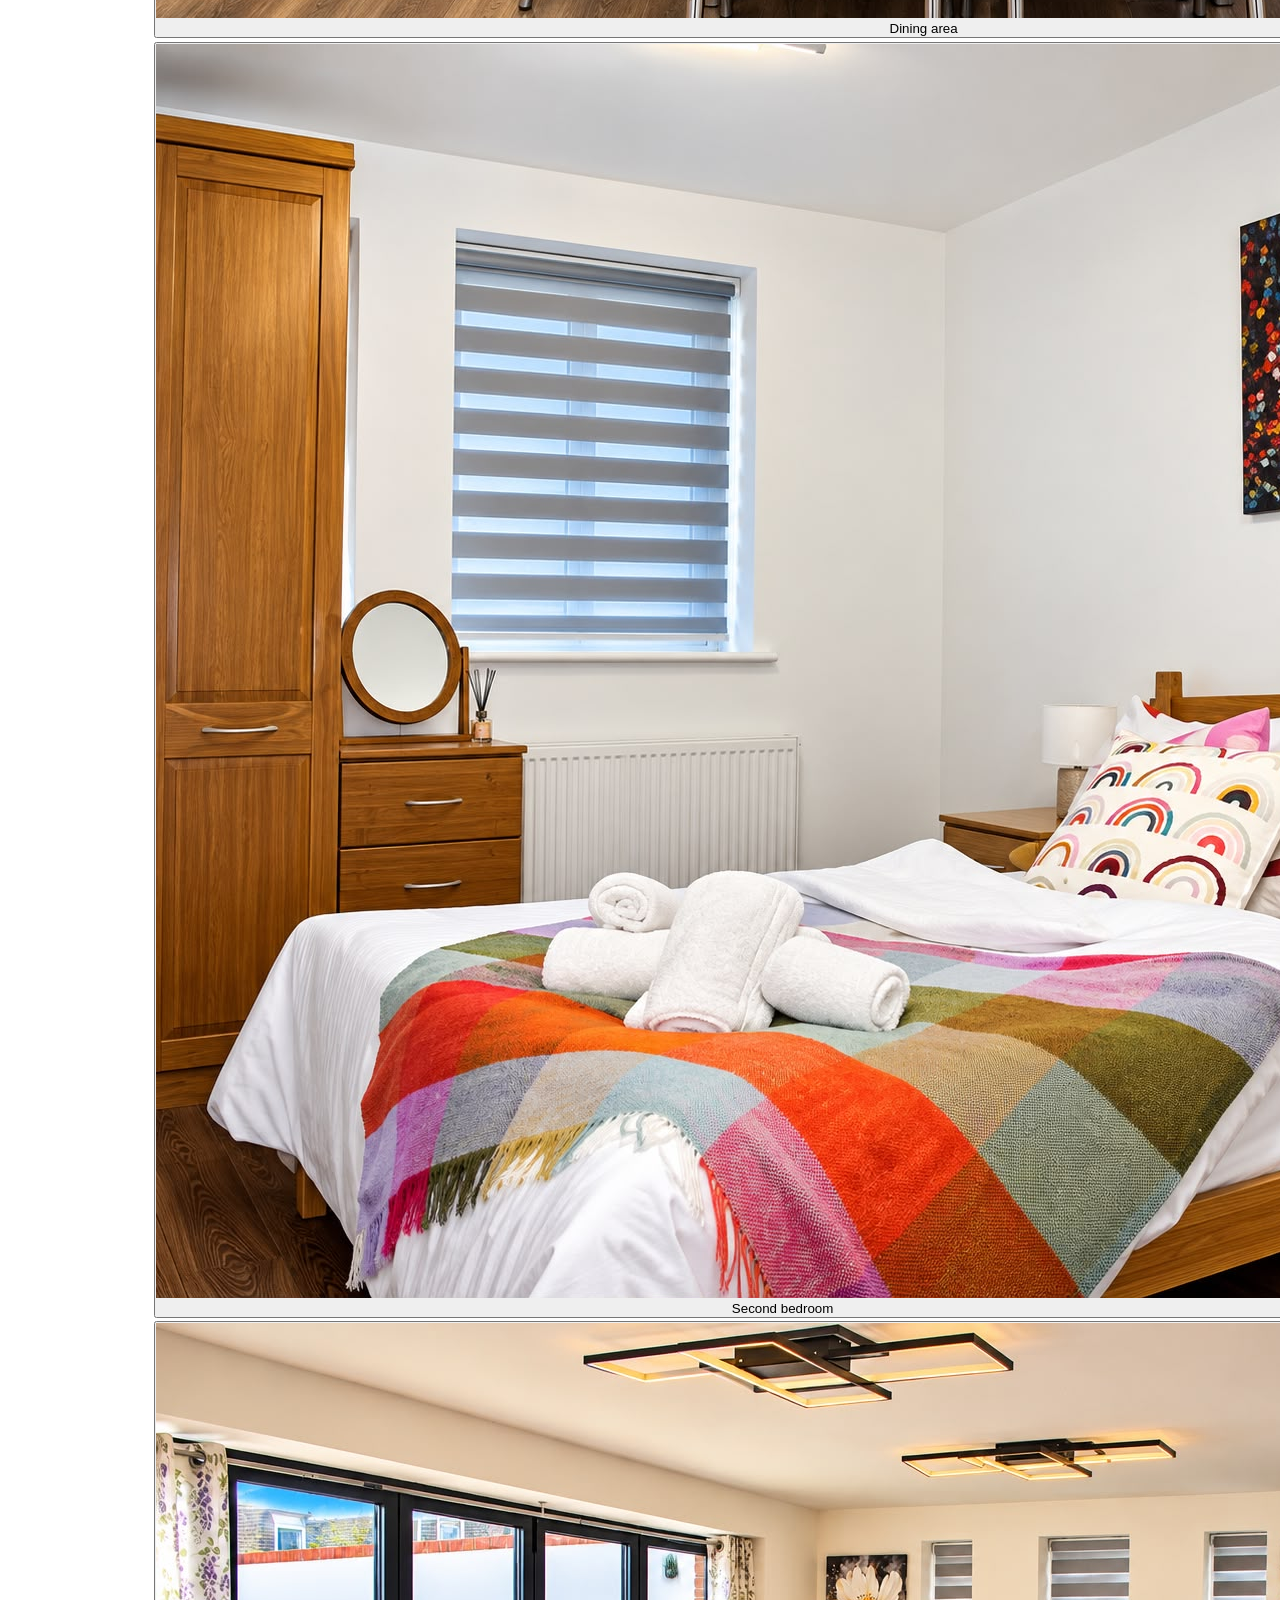
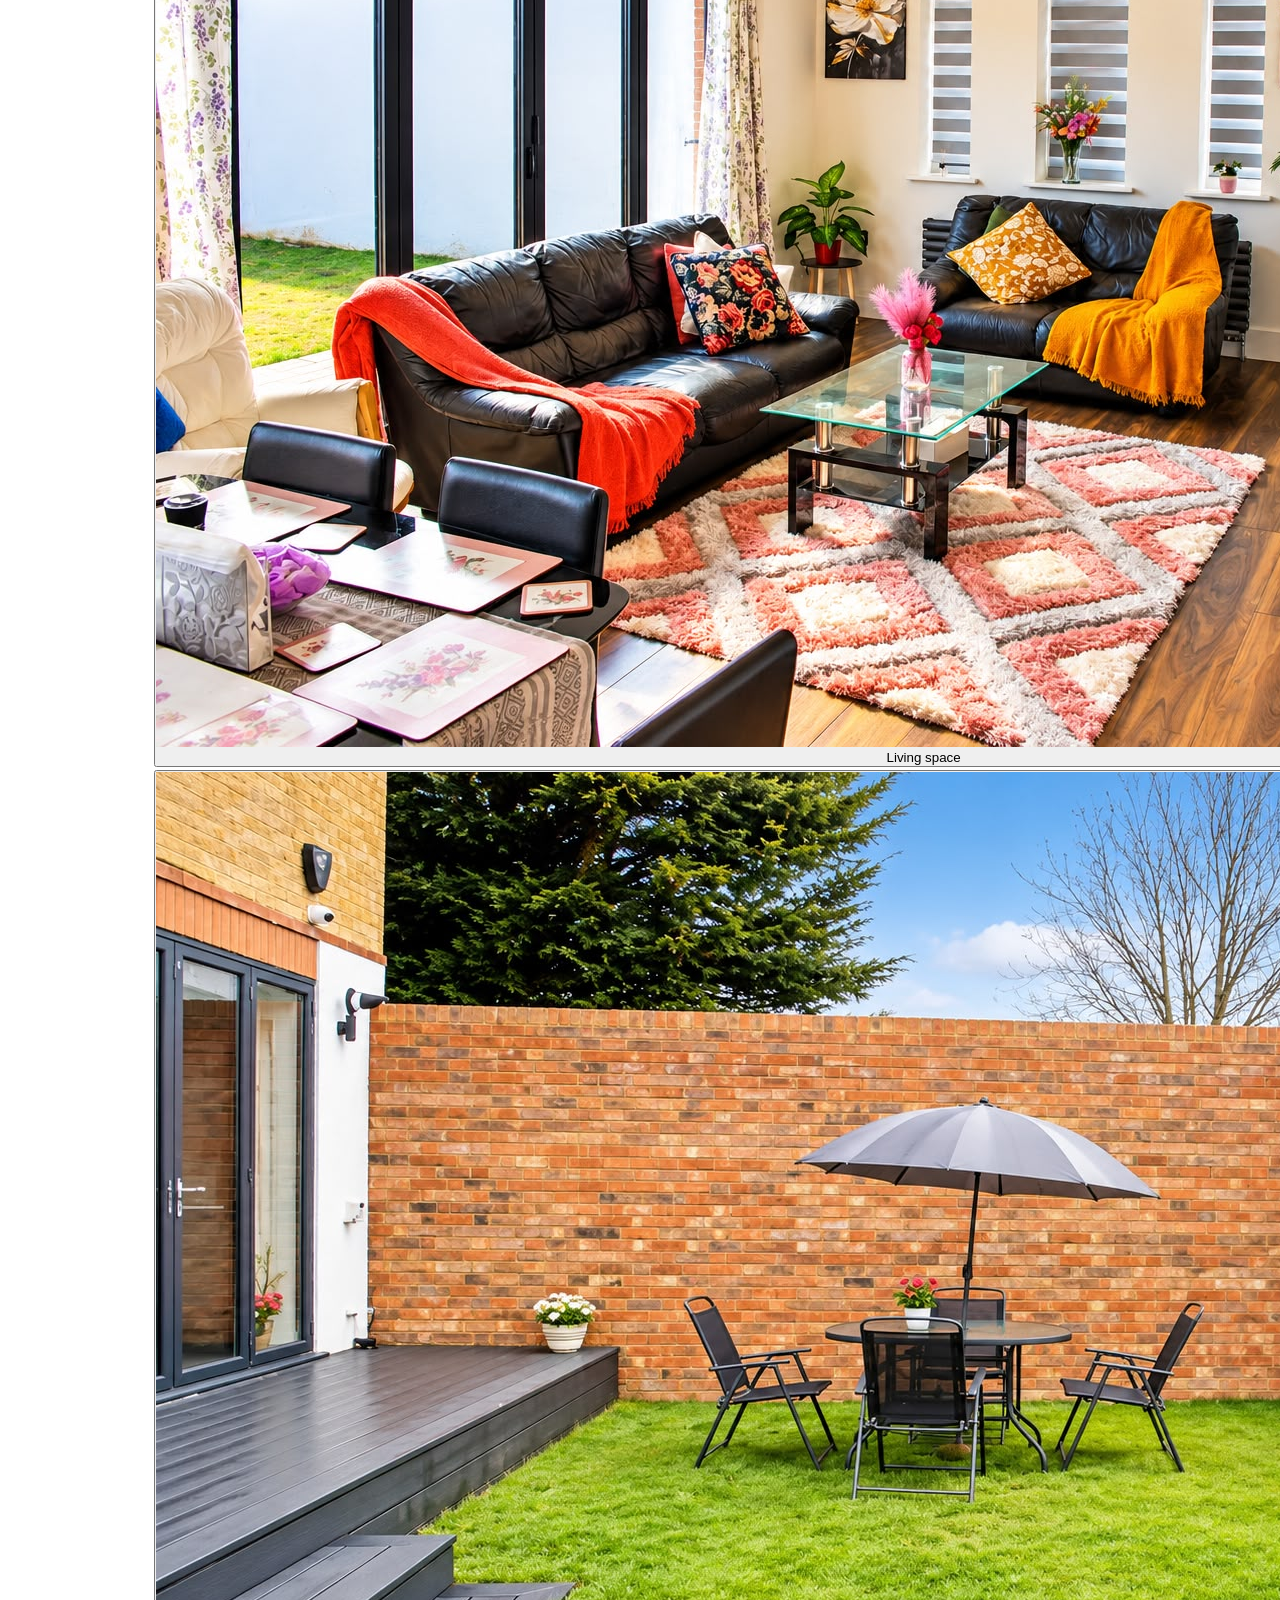
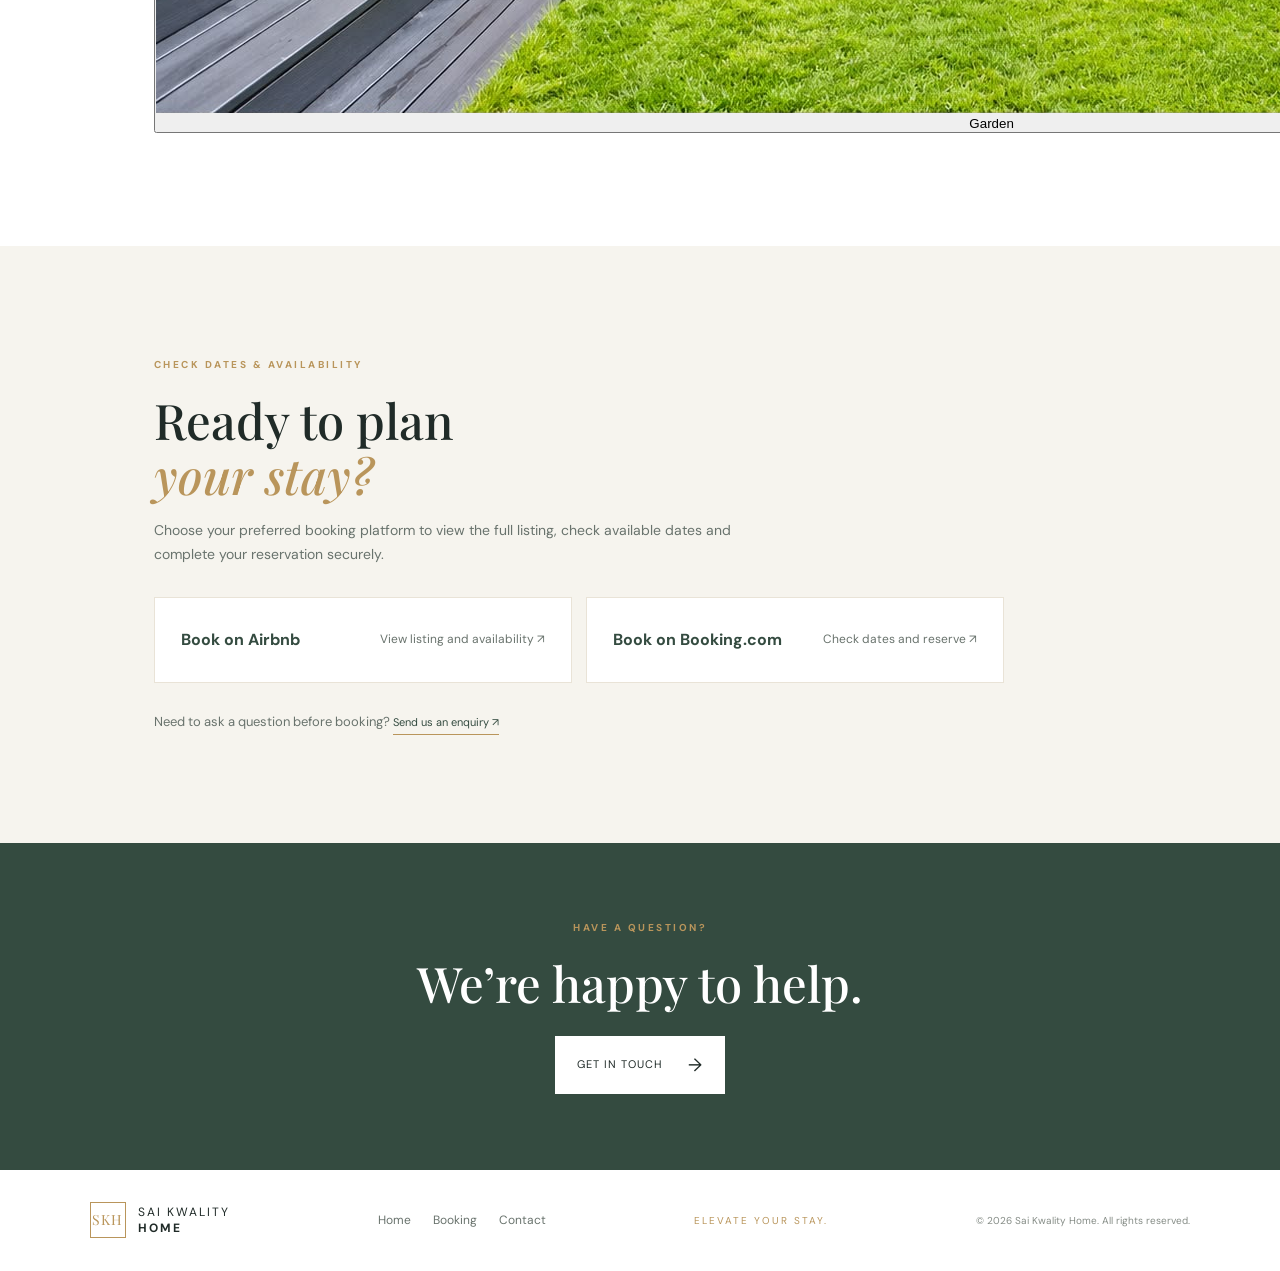
==== commit 5acbec0e: "Update booking gallery to featured photo and thumbnail strip" ====
--- a/booking.html
+++ b/booking.html
@@ -79,18 +79,51 @@
         <p class="eyebrow">TAKE A CLOSER LOOK</p>
         <h2>Explore the home<br><em>before you arrive.</em></h2>
       </div>
-      <p>Browse photographs of the living area, bedrooms, kitchen, bathroom, dining space and garden. Select any photograph to view it larger.</p>
+      <p>Browse photographs of the living area, bedrooms, kitchen, bathroom, dining space and garden. Choose a thumbnail to change the featured photograph, or open it full size to browse every image.</p>
     </div>
-    <div class="gallery-grid">
-      <figure class="gallery-large"><img src="images/Living-room.jpeg" alt="Living room"><figcaption>Living space</figcaption></figure>
-      <figure><img src="images/Bedroom.jpeg" alt="Bedroom"><figcaption>Bedroom</figcaption></figure>
-      <figure><img src="images/Kitchen.jpeg" alt="Kitchen"><figcaption>Kitchen</figcaption></figure>
-      <figure><img src="images/Bathroom.jpeg" alt="Bathroom"><figcaption>Bathroom</figcaption></figure>
-      <figure><img src="images/Dining-area.jpeg" alt="Dining area"><figcaption>Dining area</figcaption></figure>
-      <figure><img src="images/Second-Bedroom.jpeg" alt="Second bedroom"><figcaption>Second bedroom</figcaption></figure>
-      <figure><img src="images/Living-Space.jpeg" alt="Living space"><figcaption>Living space</figcaption></figure>
-      <figure><img src="images/Garden.jpeg" alt="Garden"><figcaption>Garden</figcaption></figure>
-    </div>
+    <div class="gallery-viewer" data-property-gallery>
+      <figure class="gallery-feature">
+        <button class="gallery-feature-open" type="button" data-gallery-open aria-label="Open Living room photo full screen">
+          <img class="gallery-feature-image" src="images/Living-room.jpeg" alt="Living room" decoding="async">
+          <span class="gallery-feature-hint">View full size <span aria-hidden="true">↗</span></span>
+        </button>
+        <figcaption class="gallery-feature-caption">Living space</figcaption>
+      </figure>
+      <div class="gallery-thumbnails" role="group" aria-label="Choose a property photograph">
+        <button class="gallery-thumb is-active" type="button" data-gallery-index="0" aria-pressed="true" aria-label="Show Living room photo">
+          <img src="images/Living-room.jpeg" alt="" loading="lazy" decoding="async">
+          <span>Living space</span>
+        </button>
+        <button class="gallery-thumb" type="button" data-gallery-index="1" aria-pressed="false" aria-label="Show Bedroom photo">
+          <img src="images/Bedroom.jpeg" alt="" loading="lazy" decoding="async">
+          <span>Bedroom</span>
+        </button>
+        <button class="gallery-thumb" type="button" data-gallery-index="2" aria-pressed="false" aria-label="Show Kitchen photo">
+          <img src="images/Kitchen.jpeg" alt="" loading="lazy" decoding="async">
+          <span>Kitchen</span>
+        </button>
+        <button class="gallery-thumb" type="button" data-gallery-index="3" aria-pressed="false" aria-label="Show Bathroom photo">
+          <img src="images/Bathroom.jpeg" alt="" loading="lazy" decoding="async">
+          <span>Bathroom</span>
+        </button>
+        <button class="gallery-thumb" type="button" data-gallery-index="4" aria-pressed="false" aria-label="Show Dining area photo">
+          <img src="images/Dining-area.jpeg" alt="" loading="lazy" decoding="async">
+          <span>Dining area</span>
+        </button>
+        <button class="gallery-thumb" type="button" data-gallery-index="5" aria-pressed="false" aria-label="Show Second bedroom photo">
+          <img src="images/Second-Bedroom.jpeg" alt="" loading="lazy" decoding="async">
+          <span>Second bedroom</span>
+        </button>
+        <button class="gallery-thumb" type="button" data-gallery-index="6" aria-pressed="false" aria-label="Show Living space photo">
+          <img src="images/Living-Space.jpeg" alt="" loading="lazy" decoding="async">
+          <span>Living space</span>
+        </button>
+        <button class="gallery-thumb" type="button" data-gallery-index="7" aria-pressed="false" aria-label="Show Garden photo">
+          <img src="images/Garden.jpeg" alt="" loading="lazy" decoding="async">
+          <span>Garden</span>
+        </button>
+      </div>
+    </div>    </div>
   </section>
 
 
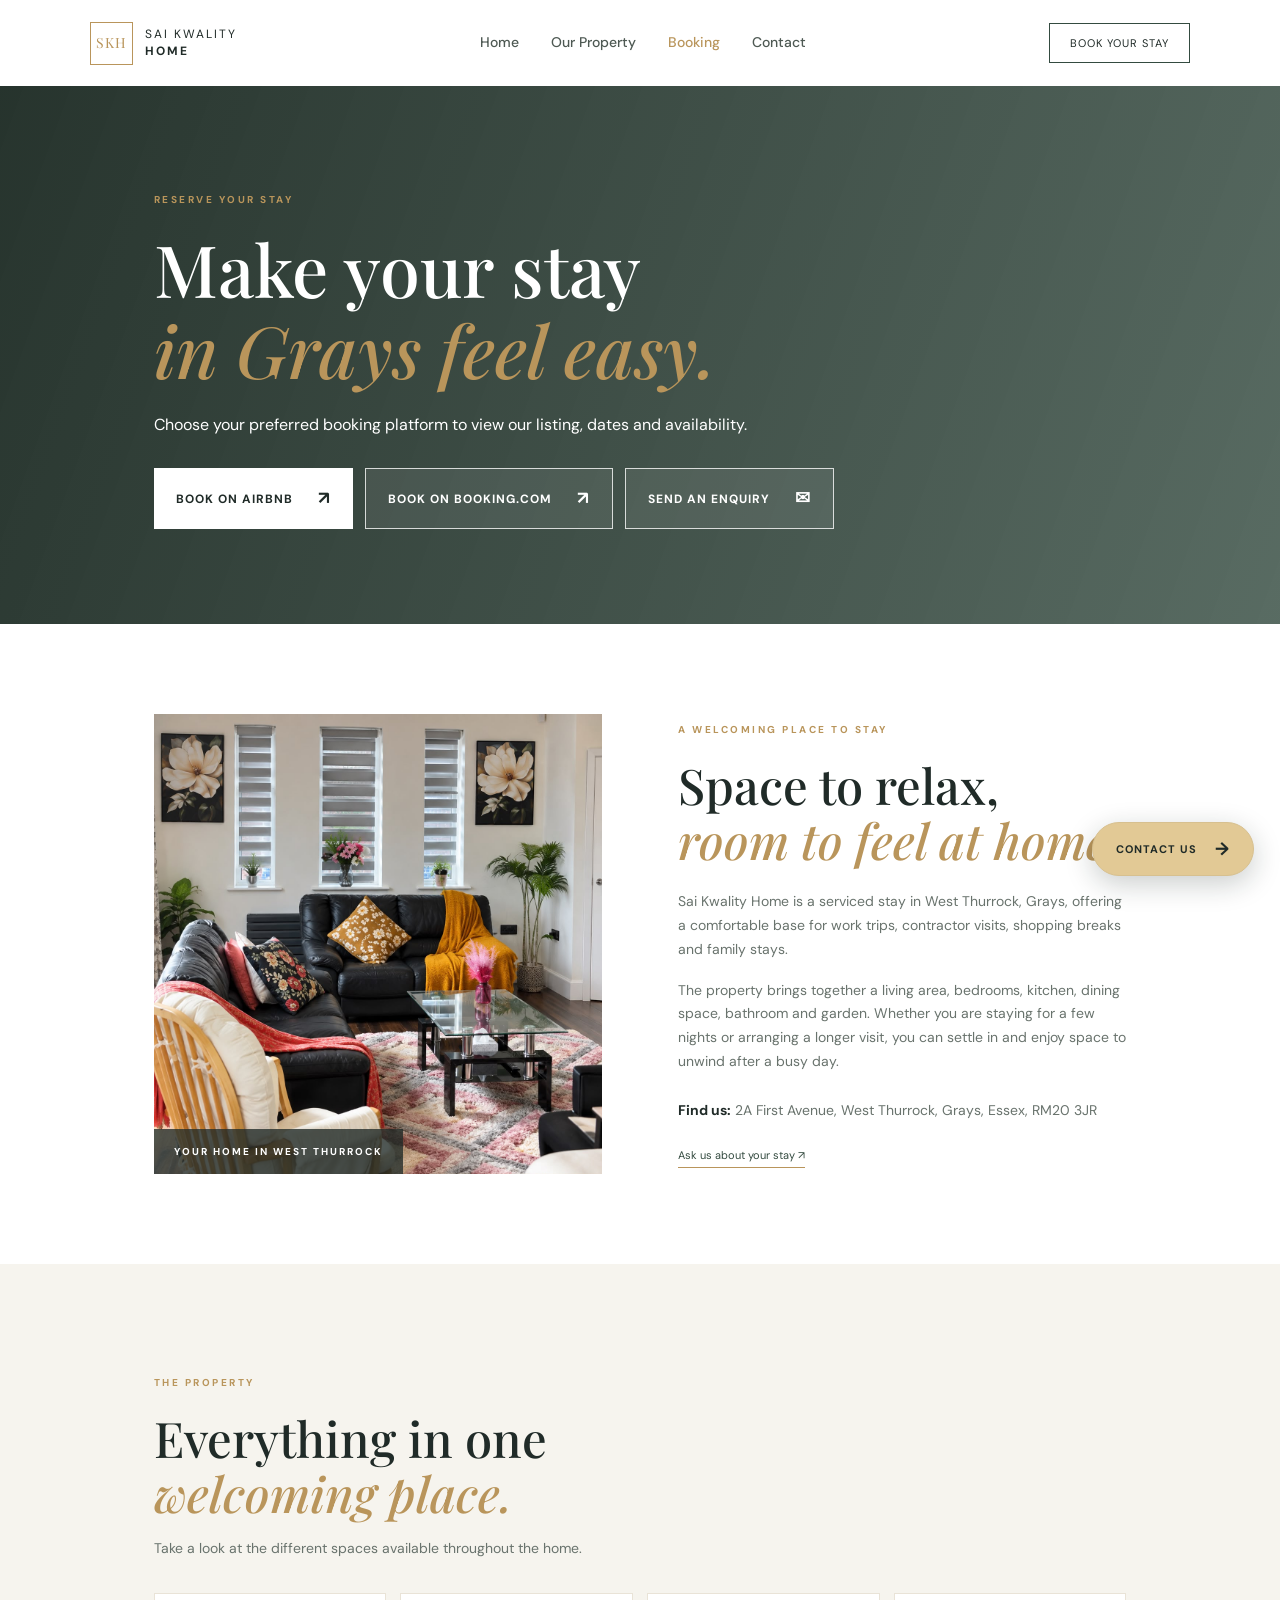
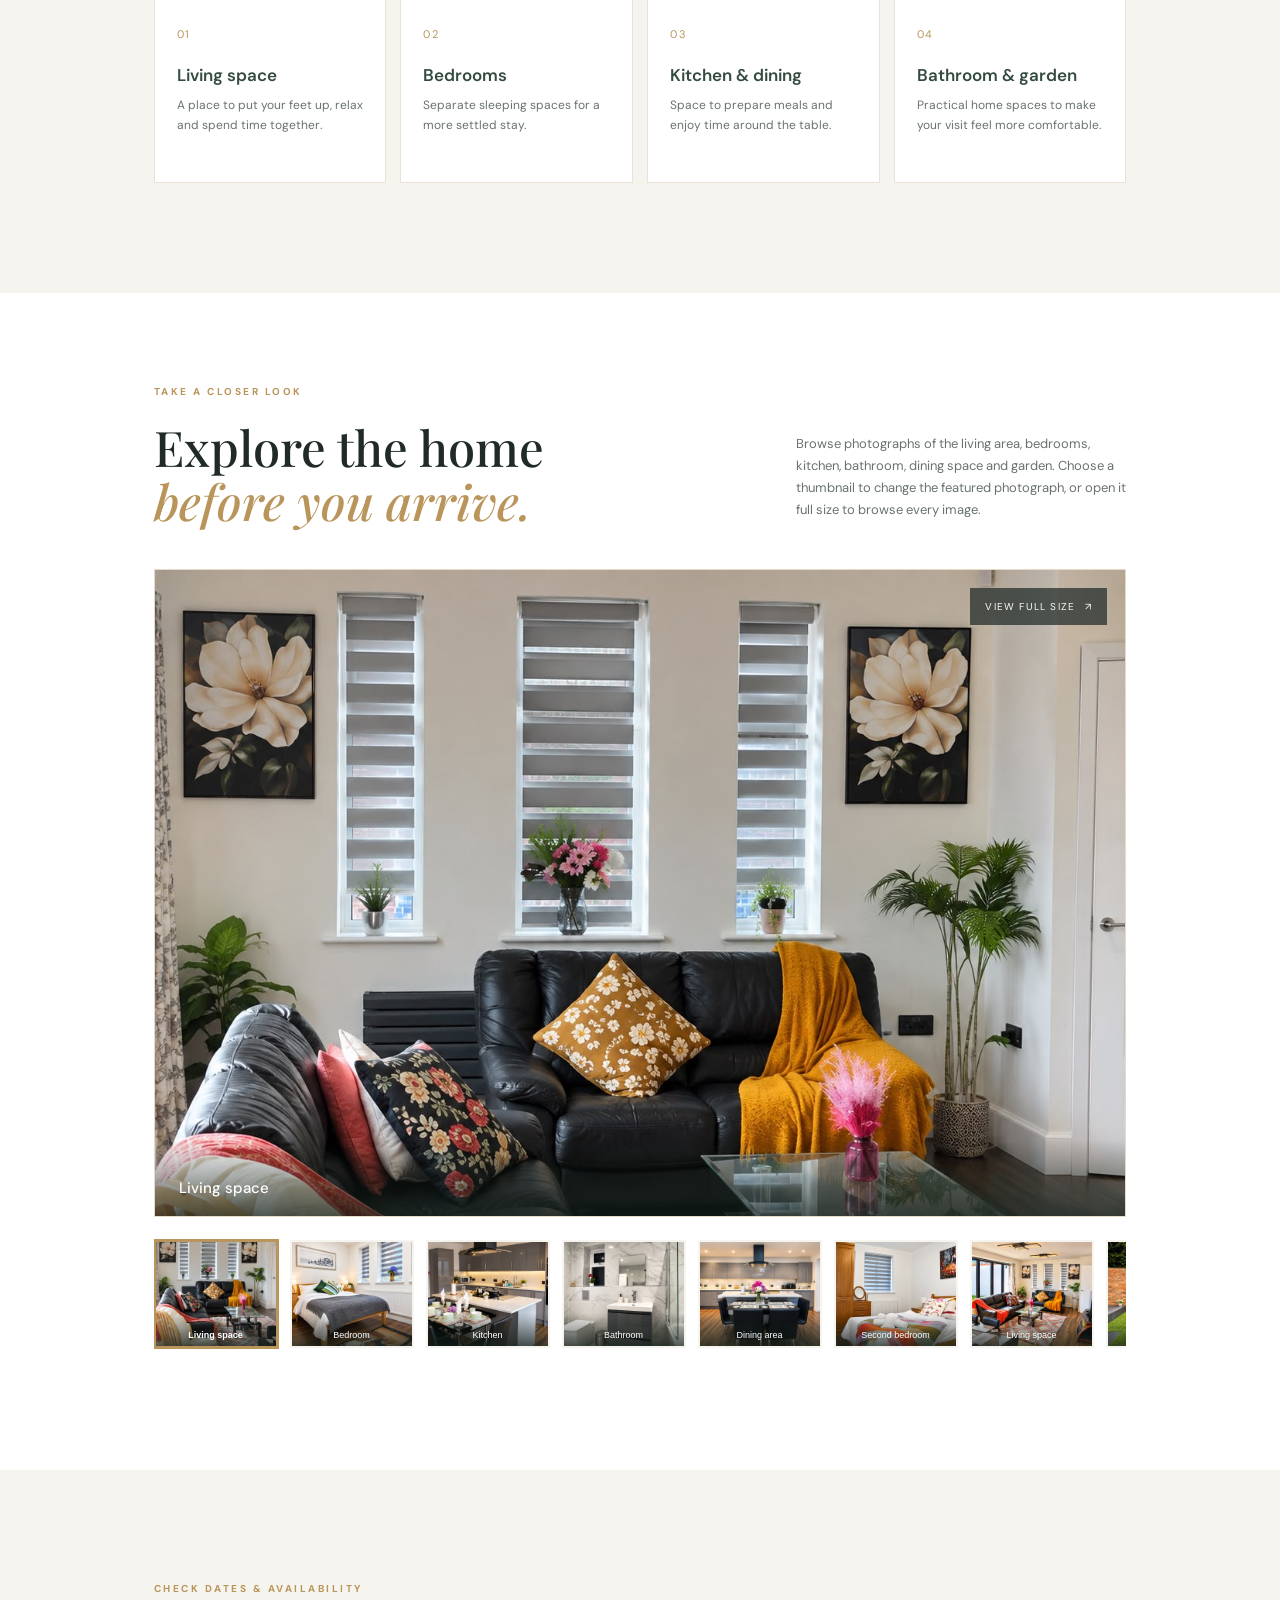
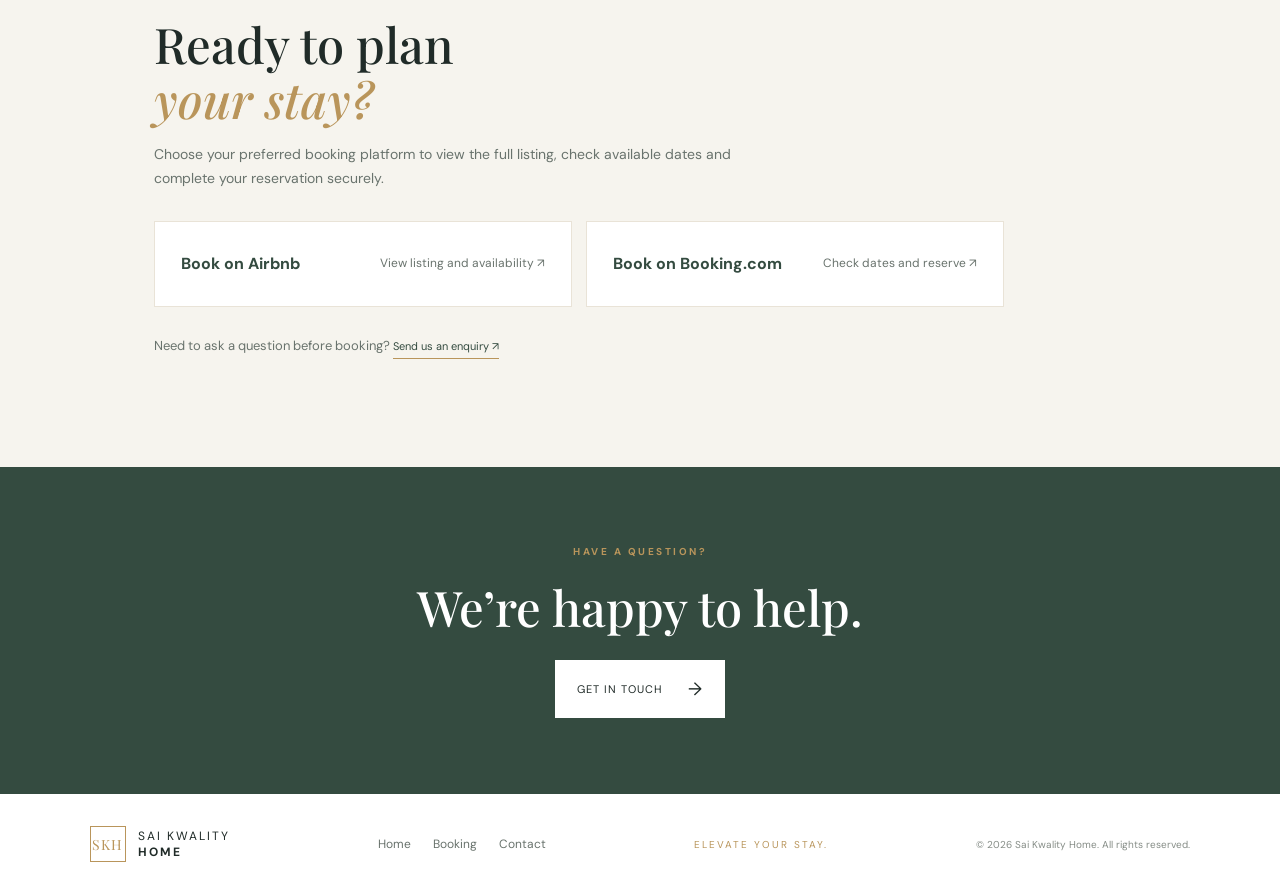
==== commit 99fd14ed: "Refresh booking gallery assets and fix section markup" ====
--- a/booking.html
+++ b/booking.html
@@ -13,7 +13,7 @@
   <link rel="icon" type="image/svg+xml" href="/favicon.svg">
   <link rel="alternate icon" href="favicon.svg">
   <link rel="canonical" href="https://saikwalityhome.co.uk/booking.html">
-  <link rel="stylesheet" href="style.css?v=9">
+  <link rel="stylesheet" href="style.css?v=11">
   <link rel="preconnect" href="https://fonts.googleapis.com">
   <link rel="preconnect" href="https://fonts.gstatic.com" crossorigin>
   <link href="https://fonts.googleapis.com/css2?family=DM+Sans:wght@400;500;600;700&family=Playfair+Display:wght@500;600;700&display=swap" rel="stylesheet">
@@ -123,7 +123,7 @@
           <span>Garden</span>
         </button>
       </div>
-    </div>    </div>
+    </div>
   </section>
 
 
@@ -170,6 +170,6 @@
     <p class="tagline">ELEVATE YOUR STAY.</p>
     <p class="copyright">© <span id="year"></span> Sai Kwality Home. All rights reserved.</p>
   </footer>
-<script src="script.js?v=6" defer></script>
+<script src="script.js?v=7" defer></script>
 </body>
 </html>
--- a/style.css
+++ b/style.css
@@ -768,3 +768,67 @@
   .enquiry-dialog .enquiry-fields-two { grid-template-columns: 1fr 1fr; }
 }
 @media (max-width: 430px) { .enquiry-dialog .enquiry-fields-two { grid-template-columns: 1fr; } }
+
+/* Featured-photo gallery inspired by the original SKH-style reference */
+.gallery-viewer { display: grid; gap: 18px; }
+.gallery-feature {
+  position: relative; margin: 0; width: 100%; height: clamp(320px, 58vw, 650px);
+  max-height: 72vh; min-height: 300px; overflow: hidden;
+  display: grid; place-items: center; background: var(--cream);
+  border: 1px solid rgba(185,149,91,.28);
+}
+.gallery-feature-open {
+  position: absolute; inset: 0; display: grid; place-items: center;
+  width: 100%; height: 100%; padding: 0; border: 0; cursor: zoom-in;
+  background: transparent; font: inherit;
+}
+.gallery-feature-image {
+  display: block; width: 100%; height: 100%; max-height: 100%;
+  object-fit: contain; transition: transform .35s ease;
+}
+.gallery-feature-open:hover .gallery-feature-image { transform: scale(1.015); }
+.gallery-feature-hint {
+  position: absolute; right: 18px; top: 18px; display: inline-flex; gap: 10px;
+  align-items: center; padding: 10px 15px; color: #fff;
+  background: rgba(32,43,40,.76); font-size: 10px; letter-spacing: 1.2px;
+  text-transform: uppercase; opacity: .94;
+}
+.gallery-feature-caption {
+  position: absolute; left: 0; bottom: 0; right: 0; padding: 38px 24px 18px;
+  color: #fff; font: 500 15px "DM Sans", Arial, sans-serif;
+  background: linear-gradient(transparent, rgba(20,32,27,.72));
+  pointer-events: none;
+}
+.gallery-thumbnails {
+  display: flex; gap: 12px; overflow-x: auto; overscroll-behavior-x: contain;
+  padding: 5px 3px 12px; scroll-snap-type: x mandatory;
+  scrollbar-color: var(--gold) var(--cream); scrollbar-width: thin;
+}
+.gallery-thumb {
+  position: relative; flex: 0 0 clamp(82px, 11vw, 124px); height: clamp(78px, 10vw, 108px);
+  padding: 0; overflow: hidden; border: 2px solid transparent;
+  background: var(--cream); cursor: pointer; scroll-snap-align: start;
+  transition: border-color .2s ease, transform .2s ease, box-shadow .2s ease;
+}
+.gallery-thumb img { display: block; width: 100%; height: 100%; object-fit: cover; transition: transform .25s ease; }
+.gallery-thumb span {
+  position: absolute; left: 0; right: 0; bottom: 0; padding: 17px 5px 5px;
+  color: #fff; font-size: 9px; line-height: 1.25; text-align: center;
+  background: linear-gradient(transparent, rgba(20,32,27,.75));
+}
+.gallery-thumb:hover { transform: translateY(-2px); border-color: var(--gold); }
+.gallery-thumb:hover img { transform: scale(1.06); }
+.gallery-thumb.is-active { border-color: var(--gold); box-shadow: 0 0 0 1px var(--gold); }
+.gallery-thumb:focus-visible, .gallery-feature-open:focus-visible { outline: 3px solid var(--gold); outline-offset: 3px; z-index: 1; }
+.gallery-thumb[aria-pressed="true"] span { font-weight: 700; }
+.gallery-feature.gallery-placeholder::before { content: "Photo unavailable"; color: var(--muted); }
+@media (max-width: 600px) {
+  .gallery-feature { min-height: 250px; height: clamp(250px, 72vw, 430px); max-height: 65vh; }
+  .gallery-thumbnails { gap: 9px; }
+  .gallery-thumb { flex-basis: 84px; height: 76px; }
+  .gallery-feature-hint { top: 10px; right: 10px; padding: 8px 10px; font-size: 9px; }
+  .gallery-feature-caption { padding: 30px 16px 13px; font-size: 13px; }
+}
+@media (prefers-reduced-motion: reduce) {
+  .gallery-feature-image, .gallery-thumb, .gallery-thumb img { transition: none; }
+}
